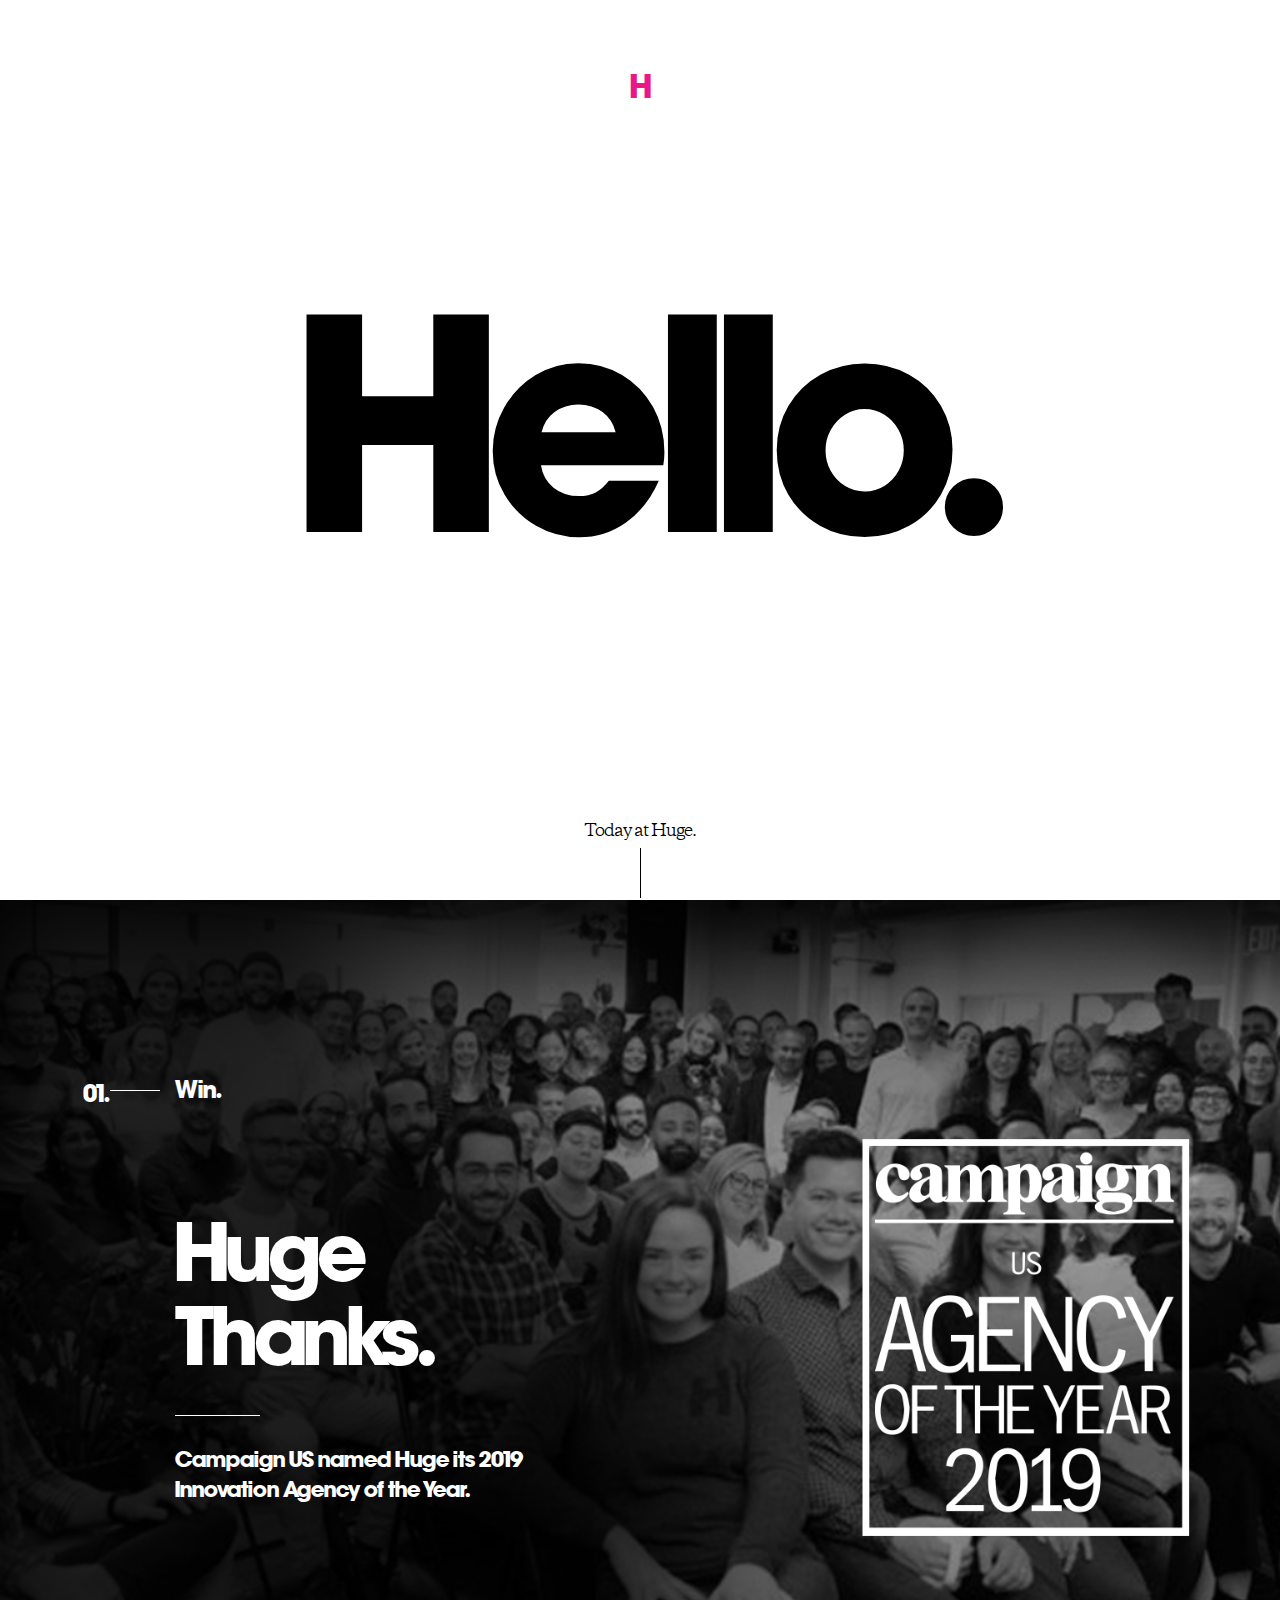
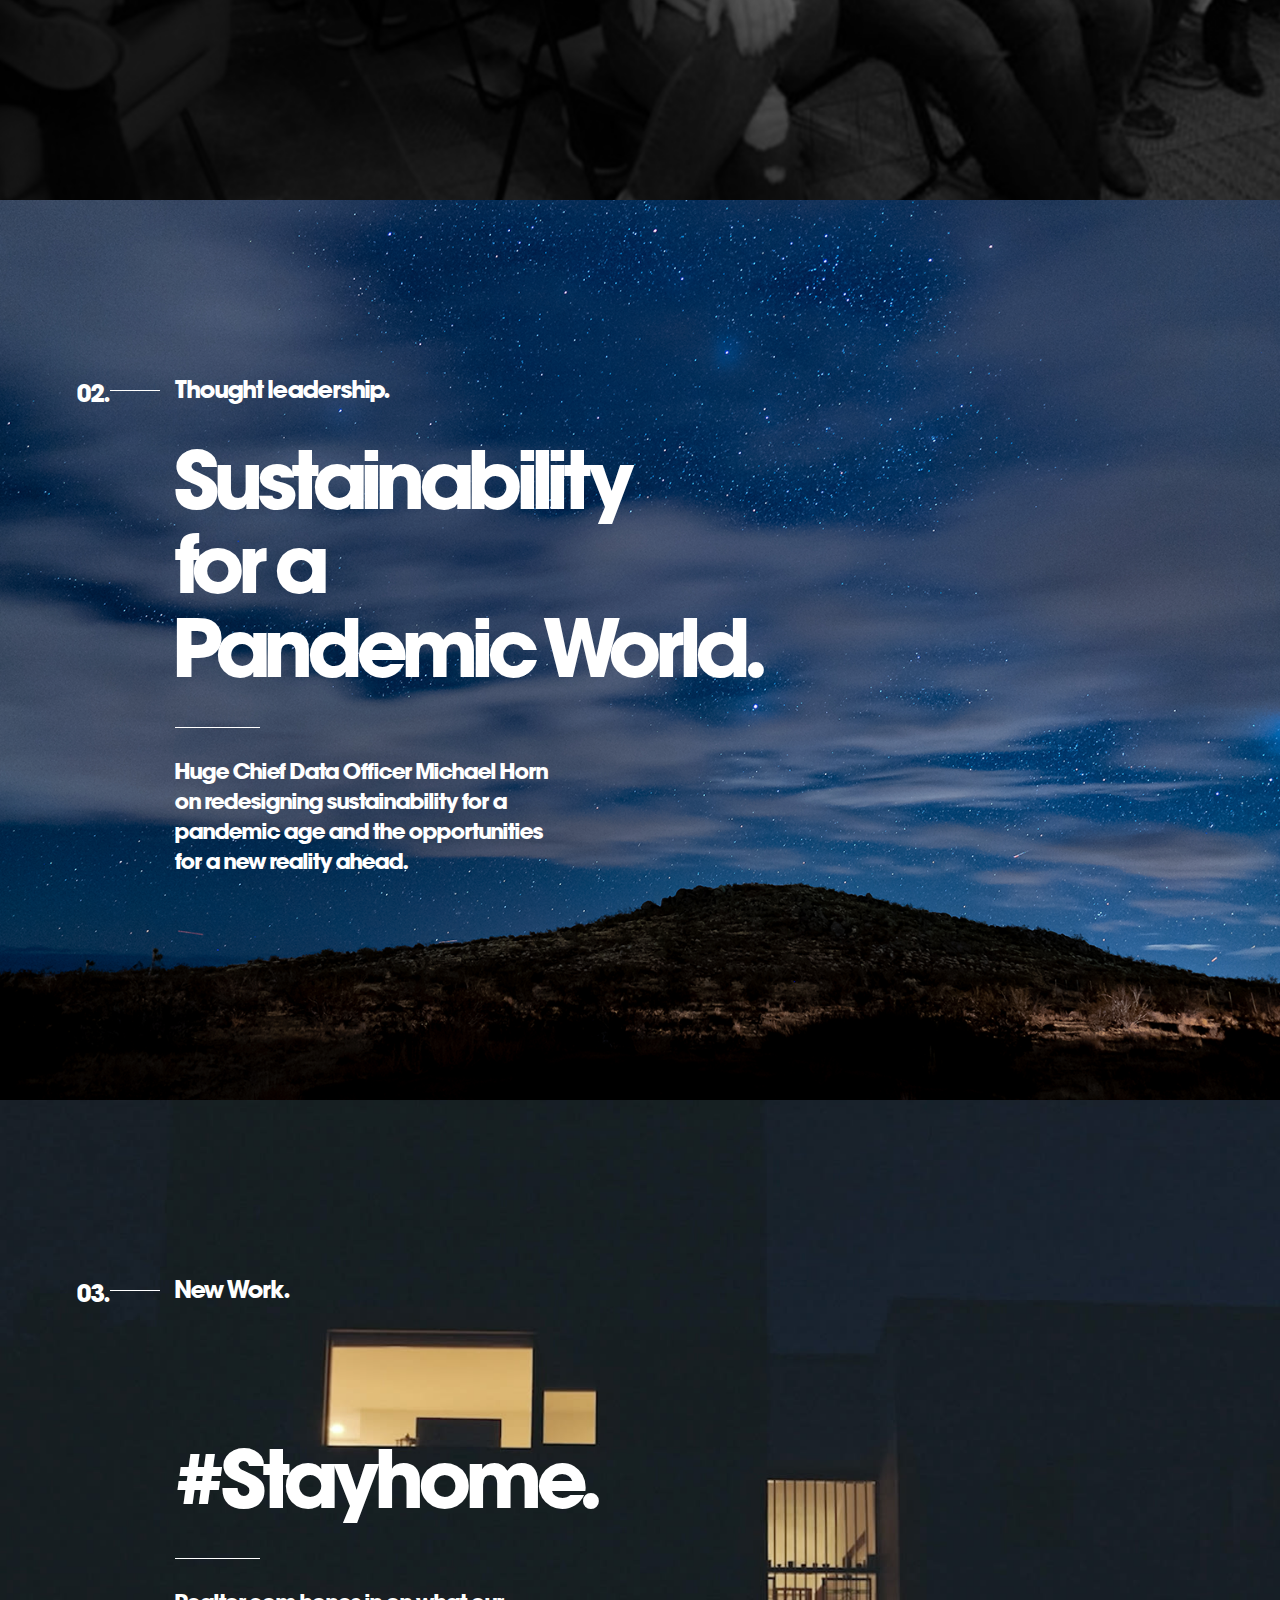
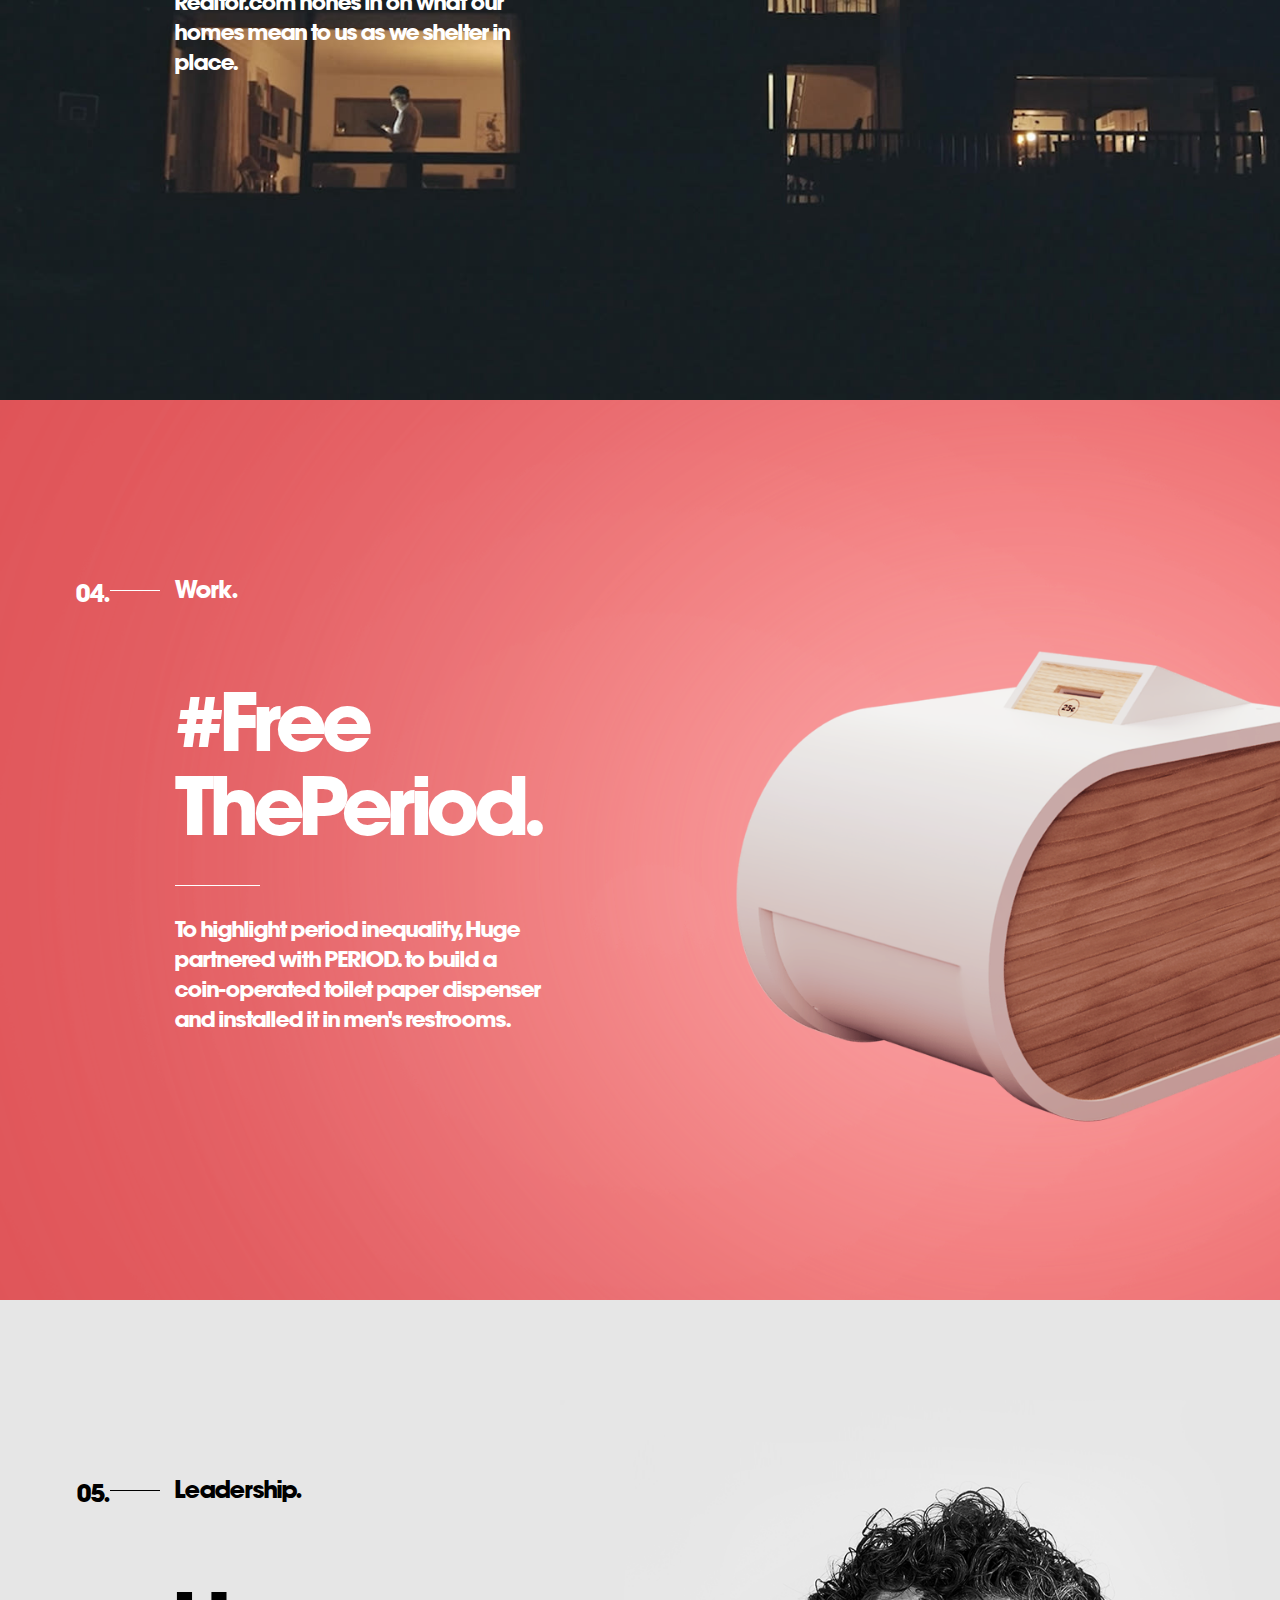
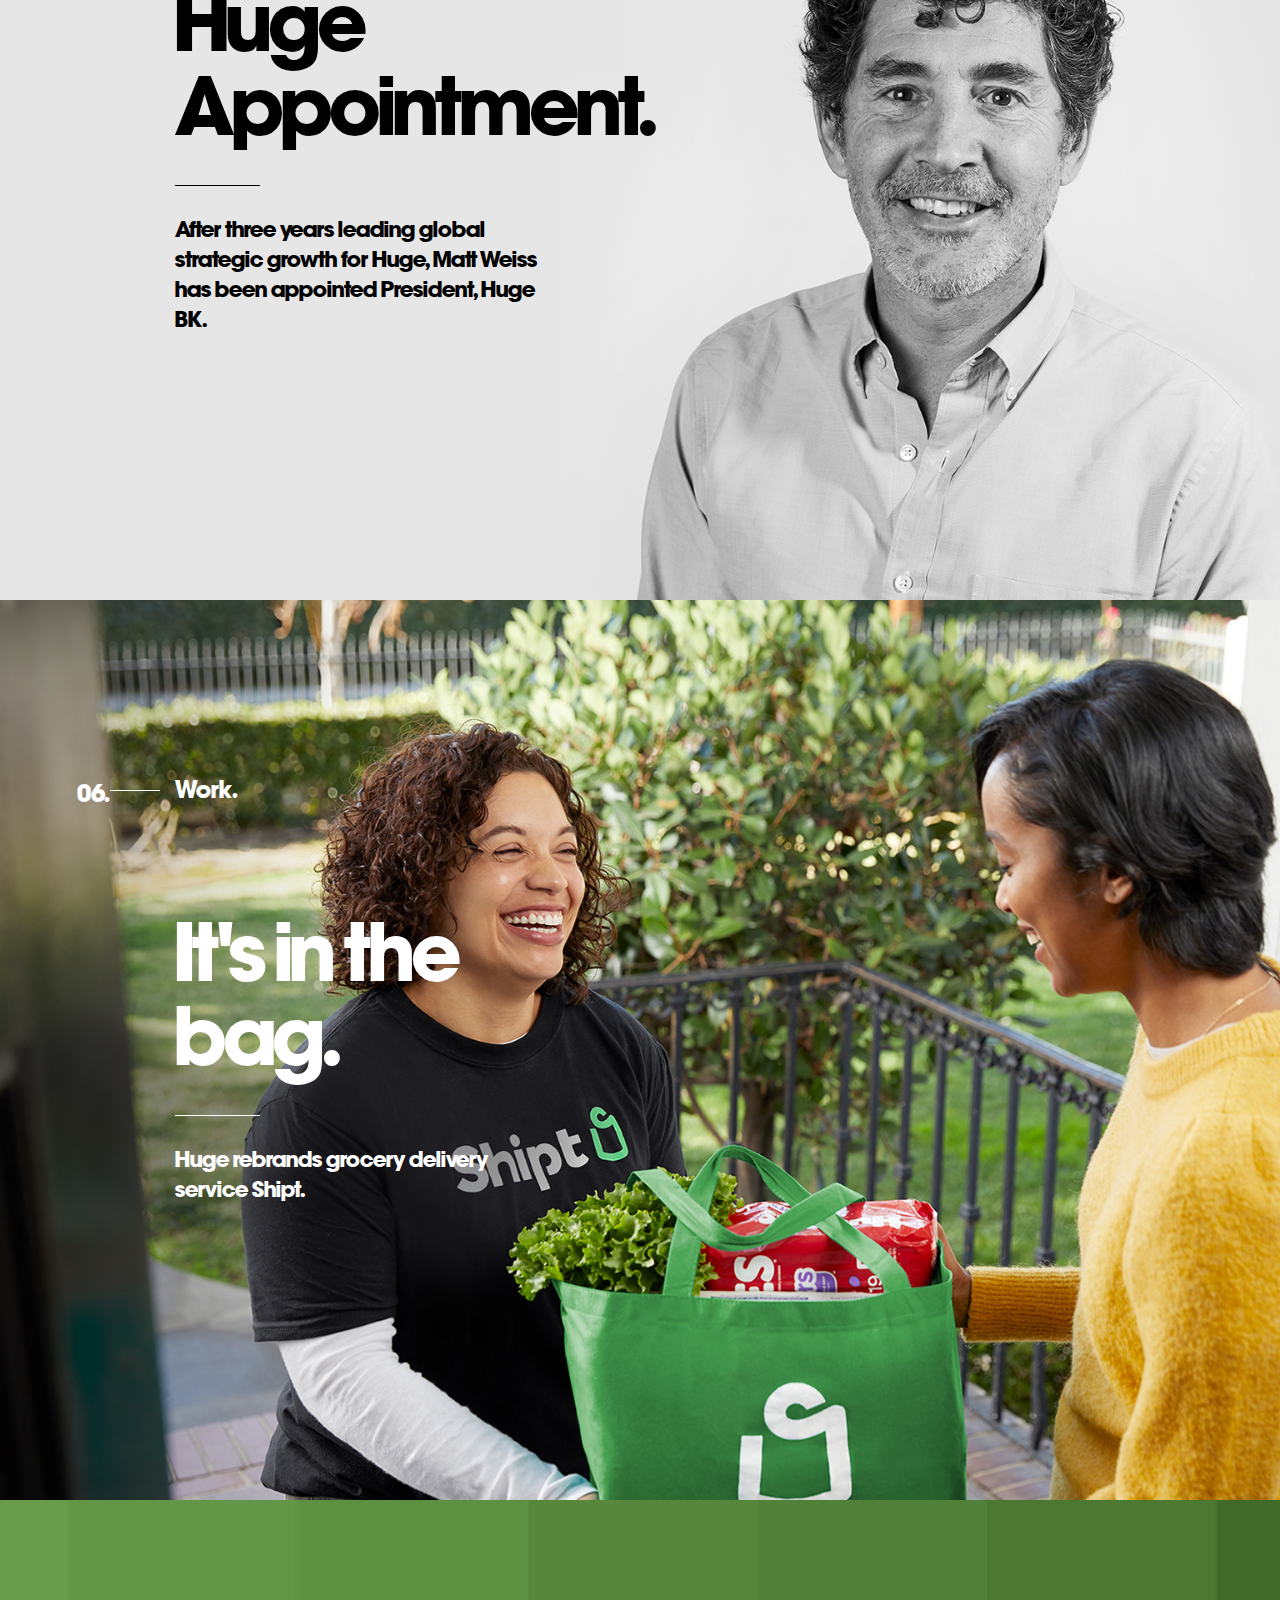
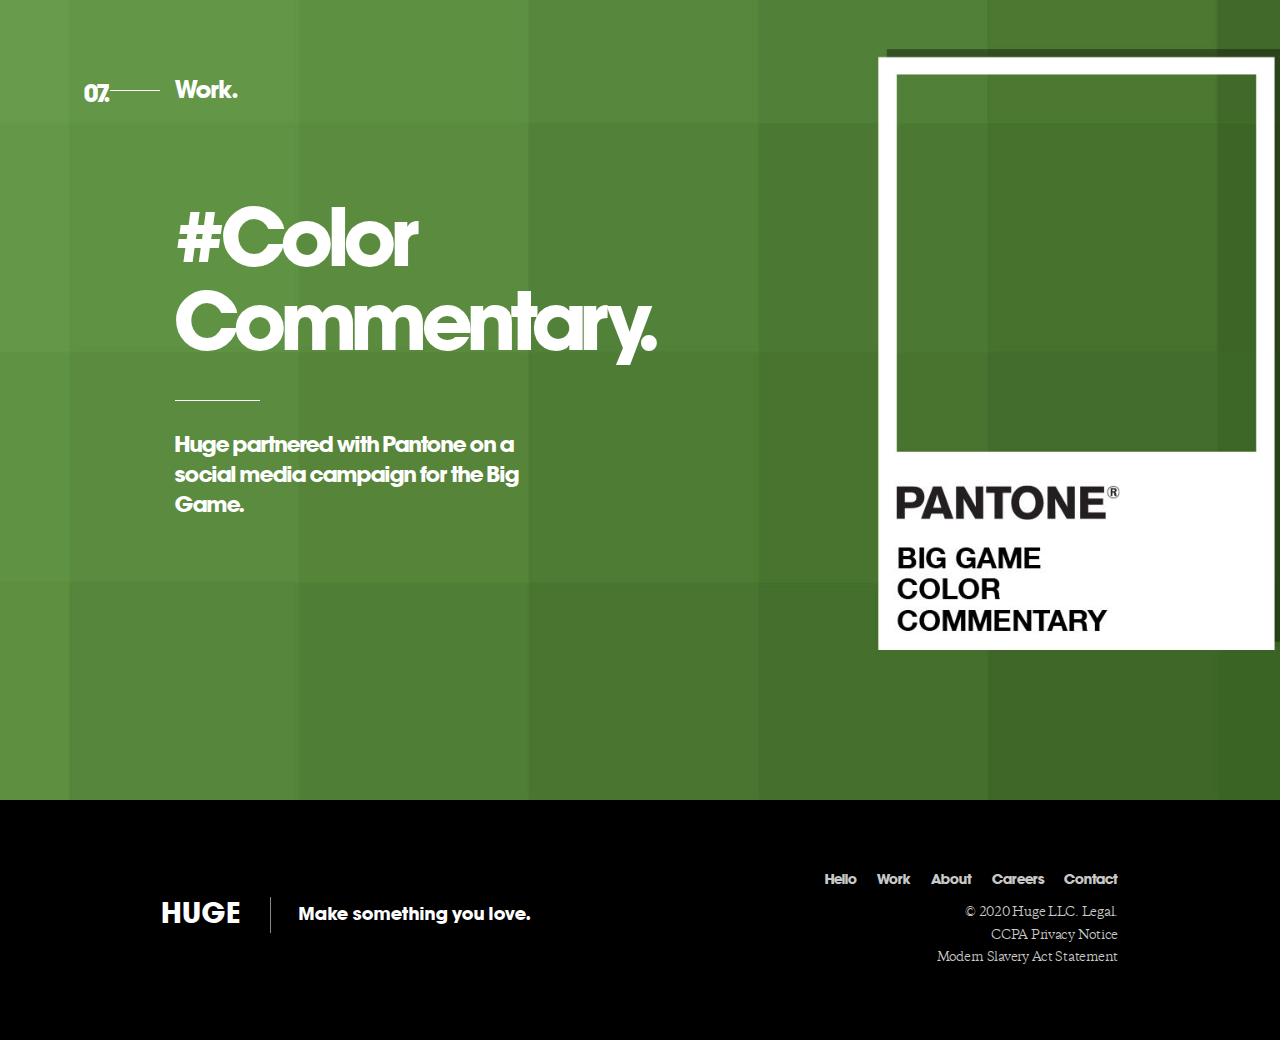
==== index.html @ cf97c05e "Add files via upload" ====
<!doctype html>
<html lang="ko">
<head>
  <title>Huge Inc.</title>
    <meta charset="UTF-8">
    <meta name="description" content="Huge Inc Website">
    <meta name="keywords" content="Design, Agency, Web, UI, UX">
    <meta name="author" content="Hevin">
    <meta name="viewport" content="width=device-width, initial-scale=1.0, user-scalable=no">

<!-- css -->
  <link rel="stylesheet" type="text/css" href="css/destyle.css"><!-- 브라우저 초기화 -->
  <link rel="stylesheet" type="text/css" href="css/common.css"><!-- 공통요소 -->
  <link rel="stylesheet" type="text/css" href="css/home.css"><!-- home 페이지 -->

<!-- 구글 웹 폰트 -->
  <link rel="stylesheet" href="https://fonts.googleapis.com/css?family=Nanum+Myeongjo&display=swap">

  <script>
/*  변수 선언  */
    var header_state = 0;    /* 헤더 보이기 상태 */
  
    function LogoClick()  {

     if (document.body.clientWidth > 767)
      {
       if (header_state == 0)  {
        document.getElementById("home_header").style ="animation-name: header_ani_open; animation-duration: 0.3s; animation-fill-mode: forwards;";

        document.getElementById("main").style ="padding-top:440px;";

        document.getElementById("logo_h").style ="display: none;";        
        document.getElementById("logo_open").style ="display: flex;";

        header_state = 1; /* 헤더 height: 440px 상태 기억 */
        } 
       else {
        document.getElementById("home_header").style ="animation-name: header_ani_close; animation-duration: 0.3s; animation-fill-mode: forwards;";

        document.getElementById("main").style ="padding-top: 0;";

        document.getElementById("logo_h").style ="display: flex;";
        document.getElementById("logo_open").style ="display: none;";

        header_state = 0; /* 헤더 height: 0px 상태 기억 */
        } 
      } 


     else 
      {
       if (header_state == 0)  {
        document.getElementById("home_header").style ="animation-name: header_ani_open_m; animation-duration: 0.3s; animation-fill-mode: forwards;";

        document.getElementById("main").style ="padding-top:80vh;";

        document.getElementById("logo_h").style ="display: none;";        
        document.getElementById("logo_open").style ="display: flex;";

        header_state = 1; /* 헤더 height: 80vh 상태 기억 */
        } 
       else {
        document.getElementById("home_header").style ="animation-name: header_ani_close_m; animation-duration: 0.3s; animation-fill-mode: forwards;";

        document.getElementById("main").style ="padding-top: 0;";

        document.getElementById("logo_h").style ="display: flex;";        
        document.getElementById("logo_open").style ="display: none;";

        header_state = 0; /* 헤더 height: 0vh 상태 기억 */
        } 
      } 



    }

  </script> 
</head>

<body>

<!-- 이전 Home_logo
<div class="logo_box">
   <div class="logo">H</div>
</div>  -->

<!-- Home_logo 시작 -->
<div id="logo_h" onclick="LogoClick()">H</div>
<div id="logo_open" onclick="LogoClick()">HUGE</div>


<!-- header 시작 -->
<header id="home_header">

    <nav class="gnb">
        <ul class="menu_wrap">
          <li>
            <a href="index.html"><h5 class="h5_big">Hello.</h5></a>
            <hr>
            <p class="p3_serif">Today at Huge.</p>
            <div></div>
          </li>
          <li>
            <a href="work.html"><h5 class="h5_big">Work.</h5></a>
            <hr>
            <p class="p3_serif">What we've made.</p>
            <div></div>
          </li>
          <li>
            <a href="about.html"><h5 class="h5_big">About.</h5></a>
            <hr>
            <p class="p3_serif">Who we are.</p>
            <div></div>
          </li>
          <li>
            <a href="careers.html"><h5 class="h5_big">Careers.</h5></a>
            <hr>
            <p class="p3_serif">Join the team.</p>
            <div></div>
          </li>
          <li>
            <a href="contact.html"><h5 class="h5_big">Contact.</h5></a>
            <hr>
            <p class="p3_serif">Get in touch.</p>
            <div></div>
          </li>
        </ul>
    
        <div class="gnb_aside">
          <p class="p2_serif">Explore our thought leadership at</p>
          <a href="https://magenta.as"><p class="p2">MAGENTA<span>.</span></p></a>
        </div>
    </nav>

</header><!-- header 끝 -->


<!-- main 시작 -->
<main id="main">

<!-- Home_hello 시작 -->
<section class="home_hello"> 

  <div class="home_hello_wrap" >
      <div>
        <h1 class="home_hello_h1">Hello.</h1>
        <h1 class="home_hellohi_h1">Hi.</h1>
      </div>
      <div class="home_hello_next">
         <p class="p2_serif">Today at Huge.</p>
         <div></div>
      </div>
  </div>      
</section> <!-- Home_hello 끝 -->


<!-- Home_section.01 시작 -->
<section id="home_01"> 

  <div class="home_section_wrap bg_img_01 color_wh"> <!-- Home_section_wrap 시작 -->

    <div class="home_section_index"> <!-- Home_section_index 시작 -->
      <div class="home_section_index_wrap">
         <h6>01.</h6>
         <div class="index_line"></div>
         <h6 class="index_title_m">Win.</h6>
      </div>
    </div>

    <div class="home_section_content"> <!-- Home_section_content 시작 -->
      <div class="home_section_content_wrap">
        <h6 class="index_title">Win.</h6>
        <div class="home_section_content_subwrap">
          <h2>Huge Thanks.</h2>
          <div></div>
          <p>Campaign US named Huge its 2019 Innovation Agency of the Year.</p>
        </div>
      </div>
    </div> 

    <div class="home_section_detail"></div><!-- Home_section_detail -->
    
  </div> <!-- Home_section_wrap 끝 -->
</section> <!-- Home_section.01 끝 -->


<!-- Home_section.02 시작 -->
<section id="home_02"> 

  <div class="home_section_wrap bg_img_02 color_wh"> <!-- Home_section_wrap 시작 -->

    <div class="home_section_index"> <!-- Home_section_index 시작 -->
      <div class="home_section_index_wrap">
         <h6>02.</h6>
         <div class="index_line"></div>
         <h6 class="index_title_m">Thought leadership.</h6>
      </div>
    </div>

    <div class="home_section_content"> <!-- Home_section_content 시작 -->
      <div class="home_section_content_wrap">
        <h6 class="index_title">Thought leadership.</h6>
        <div class="home_section_content_subwrap">
          <h2>Sustainability <span>for a</span> <span>Pandemic World.</span></h2>
          <div></div>
          <p>Huge Chief Data Officer Michael Horn on redesigning sustainability for a pandemic age and the opportunities for a new reality ahead.</p>
        </div>
      </div>
    </div> 

    <div class="home_section_detail"></div><!-- Home_section_detail -->
    
  </div> <!-- Home_section_wrap 끝 -->
</section> <!-- Home_section.02 끝 -->


<!-- Home_section.03 시작 -->
<section id="home_03"> 

  <div class="home_section_wrap bg_img_03 color_wh"> <!-- Home_section_wrap 시작 -->

    <div class="home_section_index"> <!-- Home_section_index 시작 -->
      <div class="home_section_index_wrap">
         <h6>03.</h6>
         <div class="index_line"></div>
         <h6 class="index_title_m">New Work.</h6>
      </div>
    </div>

    <div class="home_section_content"> <!-- Home_section_content 시작 -->
      <div class="home_section_content_wrap">
        <h6 class="index_title">New Work.</h6>
        <div class="home_section_content_subwrap">
          <h2>#Stayhome.</h2>
          <div></div>
          <p>Realtor.com hones in on what our homes mean to us as we shelter in place.</p>
        </div>
      </div>
    </div> 

    <div class="home_section_detail"></div><!-- Home_section_detail -->
    
  </div> <!-- Home_section_wrap 끝 -->
</section> <!-- Home_section.03 끝 -->


<!-- Home_section.04 시작 -->
<section id="home_04"> 

  <div class="home_section_wrap bg_img_04 color_wh"> <!-- Home_section_wrap 시작 -->

    <div class="home_section_index"> <!-- Home_section_index 시작 -->
      <div class="home_section_index_wrap">
         <h6>04.</h6>
         <div class="index_line"></div>
         <h6 class="index_title_m">Work.</h6>
      </div>
    </div>

    <div class="home_section_content"> <!-- Home_section_content 시작 -->
      <div class="home_section_content_wrap">
        <h6 class="index_title">Work.</h6>
        <div class="home_section_content_subwrap">
          <h2>#Free ThePeriod.</h2>
          <div></div>
          <p>To highlight period inequality, Huge partnered with PERIOD. to build a coin-operated toilet paper dispenser and installed it in men's restrooms.</p>
        </div>
      </div>
    </div> 

    <div class="home_section_detail"></div><!-- Home_section_detail -->
    
  </div> <!-- Home_section_wrap 끝 -->
</section> <!-- Home_section.04 끝 -->


<!-- Home_section.05 시작 -->
<section id="home_05"> 

  <div class="home_section_wrap bg_img_05 color_bl"> <!-- Home_section_wrap 시작 -->

    <div class="home_section_index"> <!-- Home_section_index 시작 -->
      <div class="home_section_index_wrap">
         <h6>05.</h6>
         <div class="index_line"></div>
         <h6 class="index_title_m">Leadership.</h6>
      </div>
    </div>

    <div class="home_section_content"> <!-- Home_section_content 시작 -->
      <div class="home_section_content_wrap">
        <h6 class="index_title">Leadership.</h6>
        <div class="home_section_content_subwrap">
          <h2>Huge Appointment.</h2>
          <div></div>
          <p>After three years leading global strategic growth for Huge, Matt Weiss has been appointed President, Huge BK.</p>
        </div>
      </div>
    </div> 

    <div class="home_section_detail"></div><!-- Home_section_detail -->
    
  </div> <!-- Home_section_wrap 끝 -->
</section> <!-- Home_section.05 끝 -->


<!-- Home_section.06 시작 -->
<section id="home_06"> 

  <div class="home_section_wrap bg_img_06 color_wh"> <!-- Home_section_wrap 시작 -->

    <div class="home_section_index"> <!-- Home_section_index 시작 -->
      <div class="home_section_index_wrap">
         <h6>06.</h6>
         <div class="index_line"></div>
         <h6 class="index_title_m">Work.</h6>
      </div>
    </div>

    <div class="home_section_content"> <!-- Home_section_content 시작 -->
      <div class="home_section_content_wrap">
        <h6 class="index_title">Work.</h6>
        <div class="home_section_content_subwrap">
          <h2>It's in the bag.</h2>
          <div></div>
          <p>Huge rebrands grocery delivery service Shipt.</p>
        </div>
      </div>
    </div> 

    <div class="home_section_detail"></div><!-- Home_section_detail -->
    
  </div> <!-- Home_section_wrap 끝 -->
</section> <!-- Home_section.06 끝 -->


<!-- Home_section.07 시작 -->
<section id="home_07"> 

  <div class="home_section_wrap bg_img_07 color_wh"> <!-- Home_section_wrap 시작 -->

    <div class="home_section_index"> <!-- Home_section_index 시작 -->
      <div class="home_section_index_wrap">
         <h6>07.</h6>
         <div class="index_line"></div>
         <h6 class="index_title_m">Work.</h6>
      </div>
    </div>


    <div class="home_section_content"> <!-- Home_section_content 시작 -->
      <div class="home_section_content_wrap">
        <h6 class="index_title">Work.</h6>
        <div class="home_section_content_subwrap">
          <h2>#Color Commentary.</h2>
          <div></div>
          <p>Huge partnered with Pantone on a social media campaign for the Big Game.</p>
        </div>
      </div>
    </div> 

    <div class="home_section_detail"></div><!-- Home_section_detail -->
    
  </div> <!-- Home_section_wrap 끝 -->
</section> <!-- Home_section.07 끝 -->


</main><!-- 메인 끝 -->


<!-- footer 시작 -->
<footer class="home_footer bg_color_black color_wh">

  <div class="home_footer_content_wrap">

    <div class="footer_content_left">
      <div>HUGE</div>
      <p class="color_wh">Make something you love.</p> 
    </div>  
    
    <div class="footer_content_right"> 
      <div>
        <a href="hello.html" class="p3">Hello</a>
        <a href="work.html" class="p3">Work</a>
        <a href="cbout.html" class="p3">About</a>
        <a href="careers.html" class="p3">Careers</a>
        <a href="contact.html" class="p3 margin_right_none">Contact</a>
      </div>

      <p class="p4_serif footer_aside">© 2020 Huge LLC. Legal.<br>
          CCPA Privacy Notice<br>
          Modern Slavery Act Statement
      </p>
    </div>

  </div> 

</footer><!-- footer 끝 -->


</body> 

</html>
---- css/destyle.css ----
/*! destyle.css v1.0.11 | MIT License | https://github.com/nicolas-cusan/destyle.css */

/* Reset box-model
   ========================================================================== */

* {
  box-sizing: border-box;
}

::before,
::after {
  box-sizing: inherit;
}

/* Document
   ========================================================================== */

/**
 * 1. Correct the line height in all browsers.
 * 2. Prevent adjustments of font size after orientation changes in iOS.
 * 3. Remove gray overlay on links for iOS.
 */

html {
  line-height: 1.15; /* 1 */
  -webkit-text-size-adjust: 100%; /* 2 */
  -webkit-tap-highlight-color: transparent; /* 3*/
}

/* Sections
   ========================================================================== */

/**
 * Remove the margin in all browsers.
 */

body {
  margin: 0;
}

/**
 * Render the `main` element consistently in IE.
 */

main {
  display: block;
}

/* Vertical rhythm
   ========================================================================== */

p,
table,
blockquote,
address,
pre,
iframe,
form,
figure,
dl {
  margin: 0;
}

/* Headings
   ========================================================================== */

h1,
h2,
h3,
h4,
h5,
h6 {
  font-size: inherit;
  line-height: inherit;
  font-weight: inherit;
  margin: 0;
}

/* Lists (enumeration)
   ========================================================================== */

ul,
ol {
  margin: 0;
  padding: 0;
  list-style: none;
}

/* Lists (definition)
   ========================================================================== */

dt {
  font-weight: bold;
}

dd {
  margin-left: 0;
}

/* Grouping content
   ========================================================================== */

/**
 * 1. Add the correct box sizing in Firefox.
 * 2. Show the overflow in Edge and IE.
 */

hr {
  box-sizing: content-box; /* 1 */
  height: 0; /* 1 */
  overflow: visible; /* 2 */
  border: 0;
  border-top: 1px solid;
  margin: 0;
  clear: both;
  color: inherit;
}

/**
 * 1. Correct the inheritance and scaling of font size in all browsers.
 * 2. Correct the odd `em` font sizing in all browsers.
 */

pre {
  font-family: monospace, monospace; /* 1 */
  font-size: inherit; /* 2 */
}

address {
  font-style: inherit;
}

/* Text-level semantics
   ========================================================================== */

/**
 * Remove the gray background on active links in IE 10.
 */

a {
  background-color: transparent;
  text-decoration: none;
  color: inherit;
}

/**
 * 1. Remove the bottom border in Chrome 57-
 * 2. Add the correct text decoration in Chrome, Edge, IE, Opera, and Safari.
 */

abbr[title] {
  border-bottom: none; /* 1 */
  text-decoration: underline; /* 2 */
  text-decoration: underline dotted; /* 2 */
}

/**
 * Add the correct font weight in Chrome, Edge, and Safari.
 */

b,
strong {
  font-weight: bolder;
}

/**
 * 1. Correct the inheritance and scaling of font size in all browsers.
 * 2. Correct the odd `em` font sizing in all browsers.
 */

code,
kbd,
samp {
  font-family: monospace, monospace; /* 1 */
  font-size: inherit; /* 2 */
}

/**
 * Add the correct font size in all browsers.
 */

small {
  font-size: 80%;
}

/**
 * Prevent `sub` and `sup` elements from affecting the line height in
 * all browsers.
 */

sub,
sup {
  font-size: 75%;
  line-height: 0;
  position: relative;
  vertical-align: baseline;
}

sub {
  bottom: -0.25em;
}

sup {
  top: -0.5em;
}

/* Embedded content
   ========================================================================== */

/**
 * Remove the border on images inside links in IE 10.
 */

img {
  border-style: none;
  vertical-align: bottom;
}

embed,
object,
iframe {
  border: 0;
  vertical-align: bottom;
}

/* Forms
   ========================================================================== */

/**
 * Reset form fields to make them styleable
 * 1. Reset radio and checkbox to preserve their look in iOS.
 */

button,
input,
optgroup,
select,
textarea {
  -webkit-appearance: none;
  appearance: none;
  vertical-align: middle;
  color: inherit;
  font: inherit;
  border: 0;
  background: transparent;
  padding: 0;
  margin: 0;
  outline: 0;
  border-radius: 0;
  text-align: inherit;
}

[type='checkbox'] {
  /* 1 */
  -webkit-appearance: checkbox;
  appearance: checkbox;
}

[type='radio'] {
  /* 1 */
  -webkit-appearance: radio;
  appearance: radio;
}

/**
 * Show the overflow in IE.
 * 1. Show the overflow in Edge.
 */

button,
input {
  /* 1 */
  overflow: visible;
}

/**
 * Remove the inheritance of text transform in Edge, Firefox, and IE.
 * 1. Remove the inheritance of text transform in Firefox.
 */

button,
select {
  /* 1 */
  text-transform: none;
}

/**
 * Correct the inability to style clickable types in iOS and Safari.
 */

button,
[type='button'],
[type='reset'],
[type='submit'] {
  cursor: pointer;
  -webkit-appearance: none;
  appearance: none;
}

button[disabled],
[type='button'][disabled],
[type='reset'][disabled],
[type='submit'][disabled] {
  cursor: default;
}

/**
 * Remove the inner border and padding in Firefox.
 */

button::-moz-focus-inner,
[type='button']::-moz-focus-inner,
[type='reset']::-moz-focus-inner,
[type='submit']::-moz-focus-inner {
  border-style: none;
  padding: 0;
}

/**
 * Restore the focus styles unset by the previous rule.
 */

button:-moz-focusring,
[type='button']:-moz-focusring,
[type='reset']:-moz-focusring,
[type='submit']:-moz-focusring {
  outline: 1px dotted ButtonText;
}

/**
 * Reset to invisible
 */

fieldset {
  margin: 0;
  padding: 0;
  border: 0;
  min-width: 0;
}

/**
 * 1. Correct the text wrapping in Edge and IE.
 * 2. Correct the color inheritance from `fieldset` elements in IE.
 * 3. Remove the padding so developers are not caught out when they zero out
 *    `fieldset` elements in all browsers.
 */

legend {
  color: inherit; /* 2 */
  display: table; /* 1 */
  max-width: 100%; /* 1 */
  padding: 0; /* 3 */
  white-space: normal; /* 1 */
}

/**
 * Add the correct vertical alignment in Chrome, Firefox, and Opera.
 */

progress {
  vertical-align: baseline;
}

/**
 * Remove the default vertical scrollbar in IE 10+.
 */

textarea {
  overflow: auto;
}

/**
 * 1. Remove the padding in IE 10.
 */

[type='checkbox'],
[type='radio'] {
  padding: 0; /* 1 */
}

/**
 * Correct the cursor style of increment and decrement buttons in Chrome.
 */

[type='number']::-webkit-inner-spin-button,
[type='number']::-webkit-outer-spin-button {
  height: auto;
}

/**
 * 1. Correct the outline style in Safari.
 */

[type='search'] {
  outline-offset: -2px; /* 1 */
}

/**
 * Remove the inner padding in Chrome and Safari on macOS.
 */

[type='search']::-webkit-search-decoration {
  -webkit-appearance: none;
}

/**
 * 1. Correct the inability to style clickable types in iOS and Safari.
 * 2. Change font properties to `inherit` in Safari.
 */

::-webkit-file-upload-button {
  -webkit-appearance: button; /* 1 */
  font: inherit; /* 2 */
}

/**
 * Clickable labels
 */

label[for] {
  cursor: pointer;
}

/* Interactive
   ========================================================================== */

/*
 * Add the correct display in Edge, IE 10+, and Firefox.
 */

details {
  display: block;
}

/*
 * Add the correct display in all browsers.
 */

summary {
  display: list-item;
}

/* Table
   ========================================================================== */

table {
  border-collapse: collapse;
  border-spacing: 0;
}

caption {
  text-align: left;
}

td,
th {
  vertical-align: top;
}

th {
  text-align: left;
  font-weight: bold;
}

/* Misc
   ========================================================================== */

/**
 * Add the correct display in IE 10+.
 */

template {
  display: none;
}

/**
 * Add the correct display in IE 10.
 */

[hidden] {
  display: none;
}
---- css/common.css ----
/* 웹폰트 링크 */
@font-face { 
         font-family:Galaxie-Book;
         src:url(../font/GalaxieCopernicus-Book.woff)}

@font-face { 
         font-family:HugeGotic-Bold;
         src:url(../font/HugeGothic-Bold.woff)}  

         
/* 타이포그래피 */
h1, h2, h3, h4, h5, h6, p { font-family: HugeGotic-Bold; font-weight: 400; -webkit-font-smoothing: antialiased; }

/* <분석>
font-size: px; line-height: px; font-weight: ; letter-spacing: px;

헤더
0 로고버튼/ 이미지- 볼드

h5 메뉴명/ 36, 32, 400, normal
p3 메뉴설명/ 14, 20, 400, -0.65008 북글씨체

p2 메뉴바 설명/ 16, 24, 400, -0.65008 북글씨체
p2 메뉴바 설명/ 16, 24, 700, normal

홈
0 헬로우/ 이미지- 볼드
p 인덱스num,tittle/ 22, 15.9999, 400, normal
  
h2 콘텐츠타이틀/ 80, 84, 400, -2
p1 콘텐츠설명/ 18, 34, 400, -0.27504 북글씨체

h3 상세페이지 큰타이틀/ 56, 70, 400, -4  북글씨체
h4 상세페이지 콘텐츠타이틀/ 44, 44, 400, normal

h1 상세페이지2 큰타이틀/ 170, 170, 400, normal
h6 상세페이지2 콘텐츠타이틀/24, 30, 400, normal

푸터
0 left/ 이미지- 볼드
p3 right/ 14, 20, 400, normal  
p4 aside/ 12, 22.667, 400, -0.27504  북글씨체 */


h1 {font-size: 170px; line-height: 170px;}
h2 {font-size: 80px; line-height: 84px; letter-spacing: -2px;}
h3 {font-family: Galaxie-Book; font-size: 56px; line-height: 70px; letter-spacing: -4px;}
h4 {font-size: 44px; line-height: 44px;}
h5 {font-size: 36px; line-height: 32px;}
h6 {font-size: 24px; line-height: 30px;}

p { font-size: 22px; line-height: 15.9999px;}
.p1_serif {font-family: Galaxie-Book; font-size: 18px; line-height: 34px; letter-spacing: -0.27504px;}
.p2 { font-size: 16px; line-height: 24px; font-weight: 700;}
.p2_serif {font-family: Galaxie-Book; font-size: 16px; line-height: 24px; letter-spacing: -0.65008px;}
.p3 { font-size: 14px; line-height: 20px; font-family: HugeGotic-Bold; font-weight: 400; -webkit-font-smoothing: antialiased;}
.p3_serif {font-family: Galaxie-Book; font-size: 14px; line-height: 20px; letter-spacing: -0.65008px;}
.p4_serif {font-family: Galaxie-Book; font-size: 12px; line-height: 22.667px; letter-spacing: -0.27504px;}


/* color */
.color_bl {color: black;}
.color_wh {color: white;}

.hrcolor_bl {border-top: 1px solid black;}
.hrcolor_wh {border-top: 1px solid white;}

/* 이전 Home_logo 클래스
.logo_box {width:74px; height:74px; background-color: white; position: fixed; left: calc(50vw - 37px); top: 50px; 
       display: flex; justify-content: center; align-items: center; z-index: 200;}
.logo {width:48px; height:48px; color: #ea178c; font-family: HugeGotic-Bold; font-size: 36px; font-weight: 600; text-align: center; line-height: 48px;} */


/* Home_logo */
@keyframes logo_animation {
  0%{background-position:0% 7%}
  50%{background-position:100% 94%}
  100%{background-position:0% 7%}
 }

 #logo_h {width: 74px; height: 74px; background-color: white; color:#ea178c; font-family: HugeGotic-Bold; font-size: 32px; line-height: 32px;  display: flex; justify-content: center; align-items: center; position: fixed; top: 50px; left: calc(50% - 37px); z-index: 200; padding-top: 4px; box-sizing: border-box;
  background: linear-gradient(315deg,  #ea178c, #ffffff, #ea178c, #ffffff, #ffffff);
  background-size: 800% 800%;
  animation: logo_animation 0.8s; 
  animation-iteration-count: 1;} 

  #logo_open {width: 120px; height: 74px;  color:#ea178c; font-family: HugeGotic-Bold; font-size: 32px; line-height: 32px;  display: flex; justify-content: flex-start; align-items: center; position: fixed; top: 50px; left: calc(50% - 37px); z-index: 200; padding-top: 4px; box-sizing: border-box; display: none;}


/* header */
@keyframes header_ani_open {
  from { height: 0; }
  to { height: auto; }
}

@keyframes header_ani_close {
  from { height: auto;}
  to { height: 0;  }
}

@keyframes header_ani_open_m {
  from { height: 0vh; }
  to { height: 80vh; }
}

@keyframes header_ani_close_m {
  from { height: 80vh; }
  to { height: 0vh }
}


 header {background-color: #F4F4F4; width: 100%; height: 0; display: block; position: fixed; z-index: 100; overflow: hidden; }

 /* 트렌지션 header {background-color: #F4F4F4; width: 100vw; height: 0px; display: block; position: fixed; z-index: 100; overflow: hidden; transition: height 0.3s;} */

 nav {width: 100%; height: 440px; display: flex; justify-content: center; align-items: center; position: relative; box-sizing: border-box; position: relative;}

 .menu_wrap {width: 1050px; height: 90px; display: flex; justify-content: space-between;}
 .menu_wrap li {width: 190px; height: 90px; display: flex; flex-direction: column; align-items:center;}
 .menu_wrap li a:hover {color: #ea178c;}

 .menu_wrap hr {width: 100%; display: none;}
 .menu_wrap li p {padding: 4px 0; } 
 .menu_wrap li div {border-bottom: 1px solid black; width: 48px; height: 36px;}

 .gnb_aside {width: 320px; height: 22px; display: flex; justify-content: center; position: absolute; bottom: 76px; left: calc(50vw - 160px);}
 .gnb_aside p {letter-spacing: -1px;}
 .gnb_aside a {margin-left: 6px; padding-top: 3px;}
 .gnb_aside a:hover {color: #ea178c;}
 .gnb_aside a span {color: #ea178c;}


/*  footer  */
.bg_color_black { background-color: black;}

.home_footer {width: 100%; height: 240px; padding: 70px 0 80px; box-sizing: border-box;}
   .home_footer_content_wrap {width: 100%; height: 90px; padding: 0 calc(12.5% + 2px); display: flex; justify-content: space-between; }

    .footer_content_left {display: flex; align-items: center;}
      .footer_content_left > div {font-family: HugeGotic-Bold; font-size: 28px; line-height: 36px; border-right: 1px solid #888888; padding-right: 28px; margin-right: 28px; letter-spacing: 2px; }
      .footer_content_left > p {font-family: HugeGotic-Bold; font-size: 18px; line-height: 36px; letter-spacing: 1px;}

    .footer_content_right {display: flex; flex-direction: column;}
      .footer_content_right > div { color: #c8c8c8;  margin-bottom: 10px;}

      .footer_content_right a {margin-right: 16px;}
      .footer_content_right a:last-child {margin-right: 0;}

      .footer_aside { text-align: right; color: #c8c8c8;}


/* main_last -홈에서는 제외 */
.main_last {width: 100%; background-image: url(../img/9.jpg); background-size: cover;}
  .main_last > div:first-child {background-color: rgba(0,0,0,0.7); padding: 200px 0;}
  .main_last_wrap {width: 100vw; display: flex; justify-content: start;}
  .main_last_left {width: 18.98734%; padding-bottom: 18.98734%; margin-left: 12.65823%; margin-right: 1.25%; background-image: url(../img/magenta-hero.gif); background-size: cover;}

  .main_last_right {width: 43.03797%; margin-left: 5.06329%; margin-right: 1.26582%; display: flex; flex-direction: column; justify-content: center;}
  .main_last_right h2 {color: white;}
  .main_last_right p {color: white;}



/* hero video */
.hero_video {width: 100%; height: 80vh; display: flex; justify-content: center; align-items: center; position: relative;}
.hero_video video {min-width: 100vw; min-height: 80vh; border: none; right: 0; bottom: 0; position: absolute; background-size: cover;}


/* hero img */
.hero_img {width: 100%; height: 80vh; background-size: cover; background-position: center; padding: 140px 0 60px;}



/*/// 미디어쿼리 ///*/
@media screen and (max-width: 999px) {
  /* Header */ 
  .menu_wrap {padding: 0 100px;}
  .menu_wrap li {width: 144px; }
  .menu_wrap h5 {font-size: 32px; line-height: 32px;}

  /* 퓨터 */ 
  .home_footer {height: 280px; padding: 60px 70px 50px;}
  .home_footer_content_wrap { flex-direction: column; align-items: flex-start; height: 150px;  padding: 0; }
  .footer_content_left > div {padding-right: 22px; margin-right: 22px; }
  .footer_aside {text-align: left; }
  } 

@media screen and (max-width: 767px) {
 /* Home_logo */ 
  #logo_h {width: 62px; height: 62px; font-size: 30px; line-height: 30px; top: 24px;} 
  #logo_open {top: 24px;}

  /* Header */ 
  nav { height: 80vh; padding: 120px 52px 190px;}
  .menu_wrap {width: 100%; height: 100%; flex-direction: column; align-items: center; padding: 0;}
  .menu_wrap li {width: 100%; height: 90px; flex-direction: row; justify-content: space-between; align-items:center; }
  .menu_wrap h5 { font-size: 20px;  line-height: 26px;}

  .menu_wrap hr {margin: 0 15px; display: block;}
  .menu_wrap p {font-size: 16px; line-height: 26px; white-space: nowrap; } 
  .menu_wrap li div {display: none;}

  .gnb_aside { bottom: 60px;}

  /* 퓨터 */ 
  .home_footer {padding: 60px 20px 50px 44px;}
  .footer_content_left > div {font-size: 25px; line-height: 34px;  padding-right: 20px; margin-right: 20px; letter-spacing: 2px; }
      .footer_content_left > p { font-size: 15px; line-height: 24px; letter-spacing: 0.5px;}
      .footer_content_right a {margin-right: 12px;}
  
 
  }
---- css/home.css ----
/*/ Home 상세페이지 /*/


main { width: 100%; transition: padding-top 0.6s;}

/* Home_hello  */
.home_hello_wrap {width: 100%; height: 100vh; padding: 0; display: flex; justify-content: center; align-items: center; position: relative;}
 .home_hello_h1 { height: 300px; margin: 0 auto; display: flex; justify-content: center; align-items: center; font-size: 294px; letter-spacing: -6px; padding-left: 24px;}
 .home_hellohi_h1 { display: none; font-size: 200px; padding-left: 26px;}
   .home_hello_next {width: 100%; height: 90px; padding: 0; display: flex; flex-direction: column; justify-content: center; align-items: center; position: absolute; top: calc(100% - 90px);}
   .home_hello_next p {line-height: 36px; letter-spacing: -1px; width: 210px; margin: 0 auto; text-align: center;}
   .home_hello_next div {border-left: 1px solid black; width: 1px; height: 50px;}

      
/* Home_section  */
.home_section_wrap {width:100%; height:100vh; box-sizing: border-box; display: flex; background-size: cover; background-position: center; word-break: keep all;}

  .home_section_index {width:12.5%; height: 100vh; padding-top: 20vh; box-sizing: border-box;}
    .home_section_index_wrap { display: flex; justify-content: flex-end; padding-left: 40px;}
      .home_section_index_wrap p { line-height: 22px;  margin-right: 15px;}
      .index_line { border-bottom: 1px solid; width: 42%; height: 11px;}
      .index_title_m {line-height: 22px; font-weight: 100; display: none; }

  .home_section_content {width:75%; height: 100vh; padding: 20vh 0; box-sizing: border-box; padding-left:15px;}
    .home_section_content_wrap {width: 100%; height: 60vh;}
      .index_title {line-height: 22px; font-weight: 100;  }

      .home_section_content_subwrap {width: 45%; height:calc(100% - 22px);  display: flex; flex-direction: column; justify-content: center;}
       .home_section_content_subwrap div {border-top: 1px solid; width: 20%; height: 11px; margin: 30px 0 20px;}
       .home_section_content_subwrap p {line-height: 30px; width: 88%;}

   .home_section_detail {width:12.5%; height: 100vh;}

  .home_section_content_subwrap span {white-space: nowrap;}


.bg_img_01 {background-image: url(../img/hugeinc.png);}
.bg_img_02 {background-image: url(../img/GreenHugeinc.png);}
.bg_img_03 {background-image: url(../img/RealtorHugeinc.jpg);} 
.bg_img_04 {background-image: url(../img/hugeinc16.png);}
.bg_img_05 {background-image: url(../img/hugeinc10.png);}
.bg_img_06 {background-image: url(../img/hugeinc12.png);}
.bg_img_07 {background-image: url(../img/hugeinc3.jpg);}




/*/// 미디어쿼리 ///*/
@media screen and (max-width: 999px) {
  /* Home_section */ 
  .home_section_index_wrap p { font-size: 16px;  margin-right: 15px; }
  .index_title {font-size: 16px; }

  .home_section_content_subwrap h2 {font-size: 72px;}
  .home_section_content_subwrap p { font-size: 16px; width: 100%;} 
   } 

@media screen and (max-width: 767px) {
   /* Home_hello */ 
   .home_hello_h1 { display: none; }
   .home_hellohi_h1 { display: block;}

   /* Home_section */ 
  .home_section_wrap { display: flex; flex-direction: column;}

   .home_section_index { width: 100%; height: 21vh; padding-top: 17vh;}
    .home_section_index_wrap { display: flex; justify-content: flex-start; padding-left: 50px;}
     .home_section_index_wrap p { font-size: 14px; margin-right: 8px;}
     .index_line {width: 8%; margin-right: 10px;}
     .index_title_m { display: block; font-size: 14px;}
       
    .home_section_content {width:100%; height: auto; padding: 20px 50px 10px; }
     .home_section_content_subwrap {width: 80%; height:auto; justify-content: flex-start; }
      .index_title {display: none;}
      .home_section_content_subwrap h2 {font-size: 40px; line-height: 46px; letter-spacing: -1px;}
      .home_section_content_subwrap div {margin: 12px 0 2px; width: 25%;}
      .home_section_content_subwrap p { width: 98%;}  

    .home_section_detail {display: none;}

  .bg_img_01 {background-image: url(../img/hugeinc4.jpg);}
  .bg_img_02 {background-image: url(../img/GreenHugeinc2.png);}
  .bg_img_03 {background-image: url(../img/RealtorHugeinc2.jpg);} 
  .bg_img_04 {background-image: url(../img/hugeinc16_2.png); background-position: bottom;}
  .bg_img_05 {background-image: url(../img/hugeinc10_1.jpg); background-position: bottom;}
  .bg_img_06 {background-image: url(../img/hugeinc14.png);}
  .bg_img_07 {background-image: url(../img/hugeinc3_2.jpg); background-position: bottom;}
   } 



/* 반응형 미디어쿼리 */
//텍스트위계 정리 >> 뼈대 다 바꿈 >>css수정
360px고려할것
0. word-break: keep all; / white-space: nowrap; 
0.로고 클릭시 huge로 변화

Bp 999 
1.Hello 사이즈 변화 width 700px
2.폰트 사이즈 변화
  H2>>72px
  H5>>16px
  
3.푸터 레이아웃
 2단 >> 1단

Bp 767 
1.로고 사이즈 줄어듬
2.Hello >> Hi
3.홈섹션 폰트 사이즈 변화
  H2>>40px
  H5>>14px
4.홈섹션 레이아웃 변화
5.홈섹션 모바일 배경이미지 변경 #

6.메뉴바-길이 너무 긴거 같음##
 레이아웃변경 
 js애니메이션 수정 ##

 //링크연결 디테일
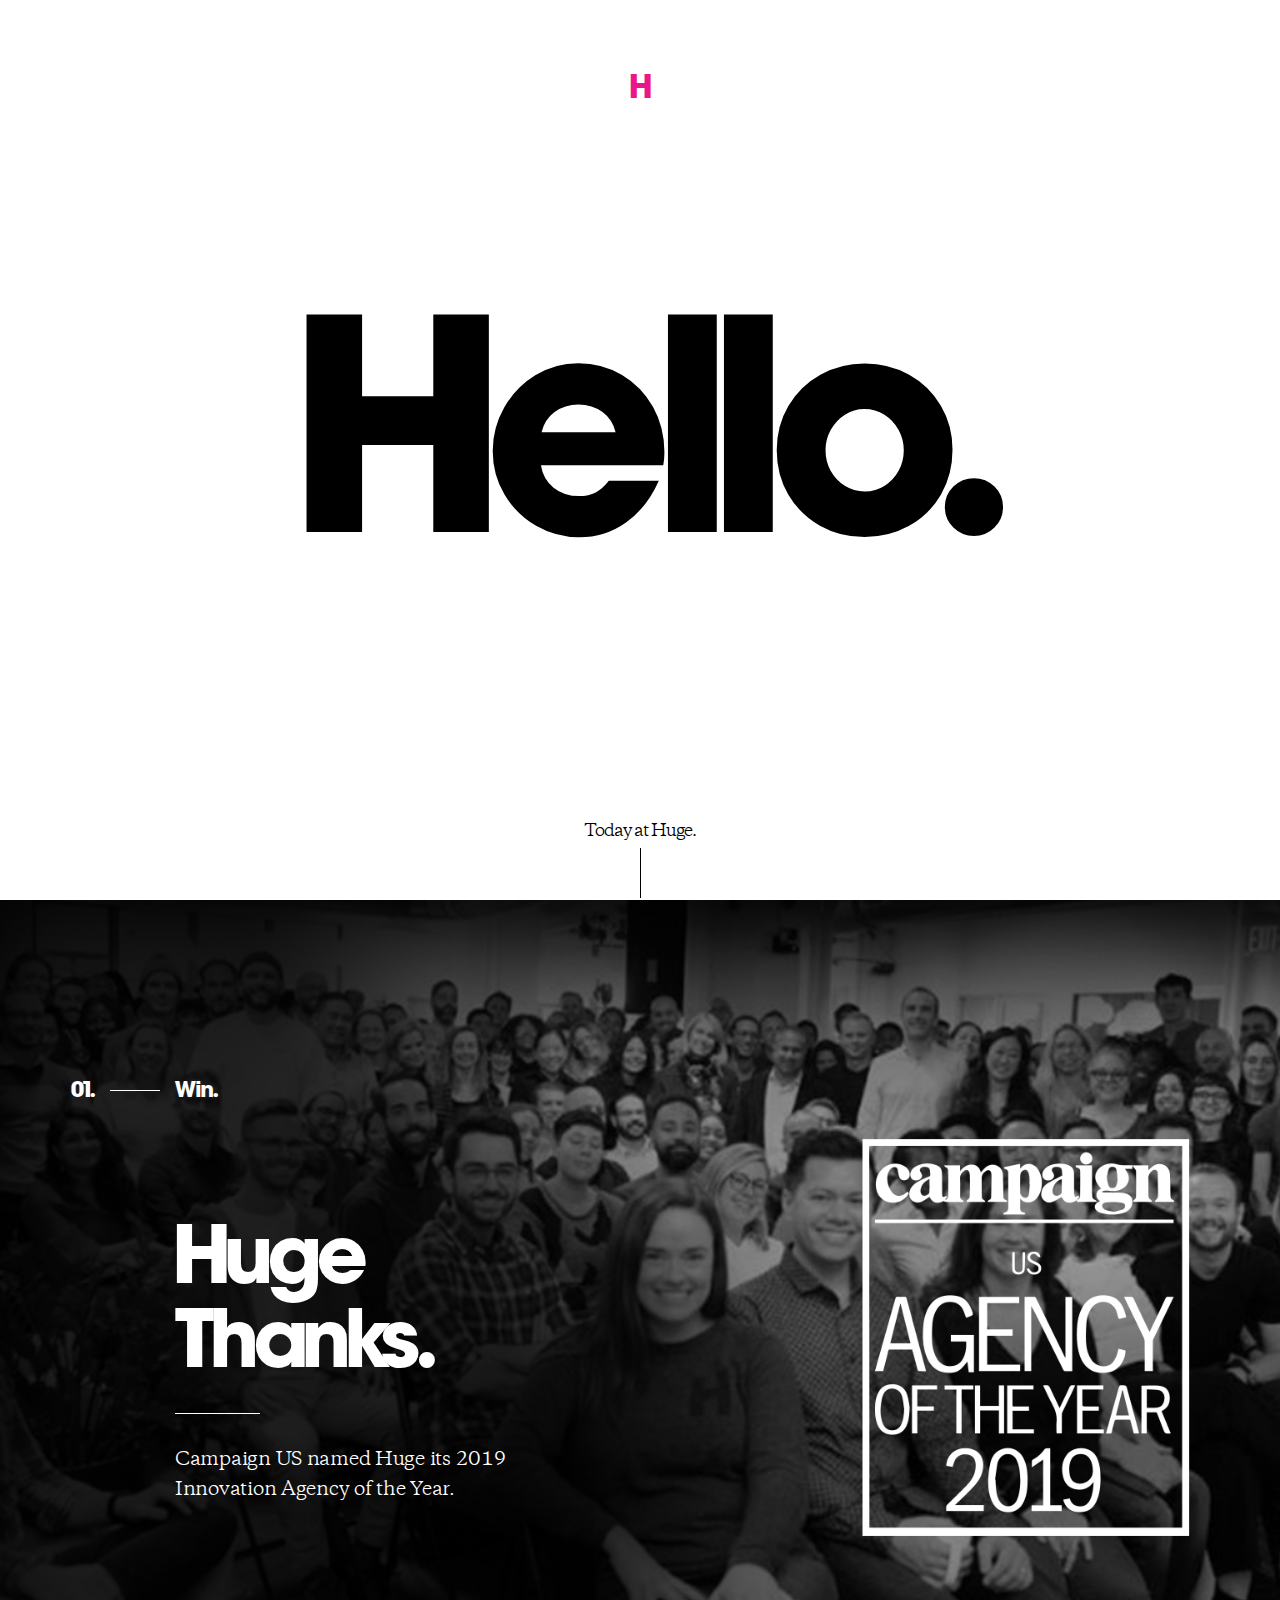
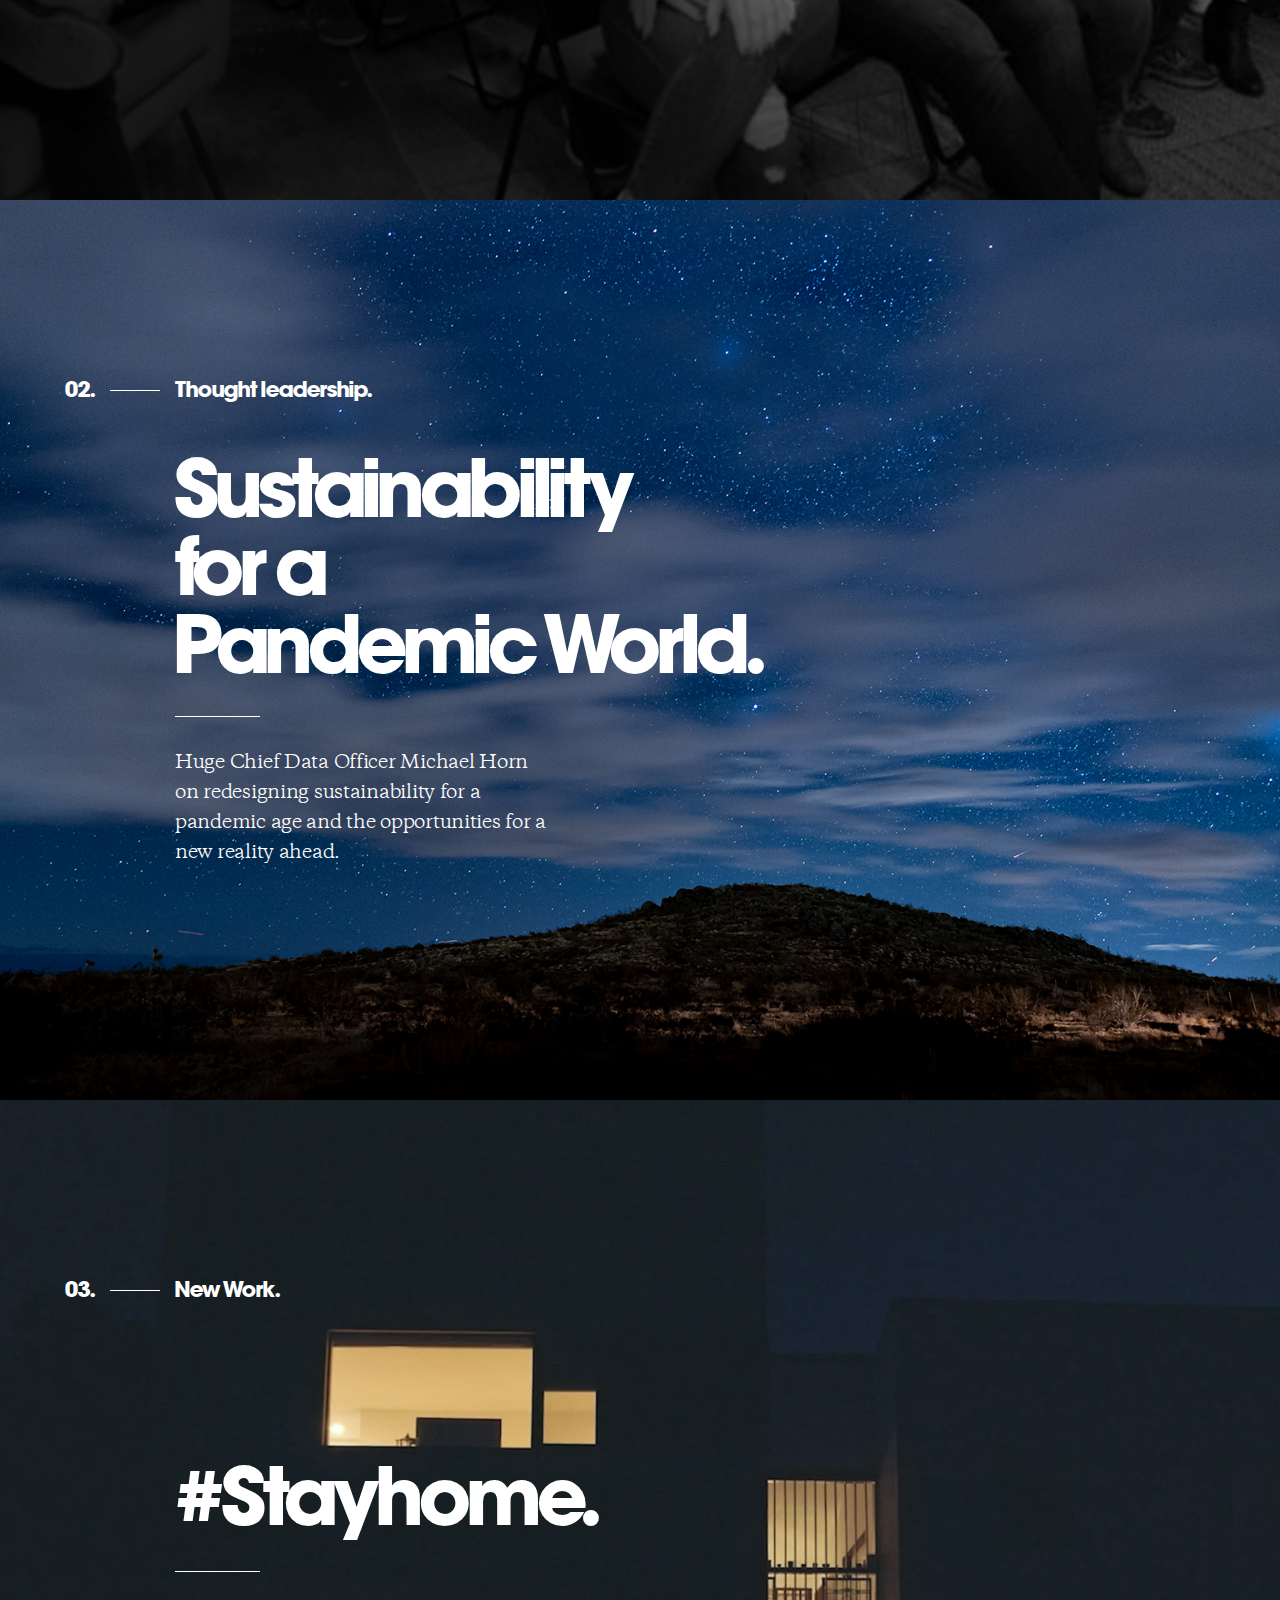
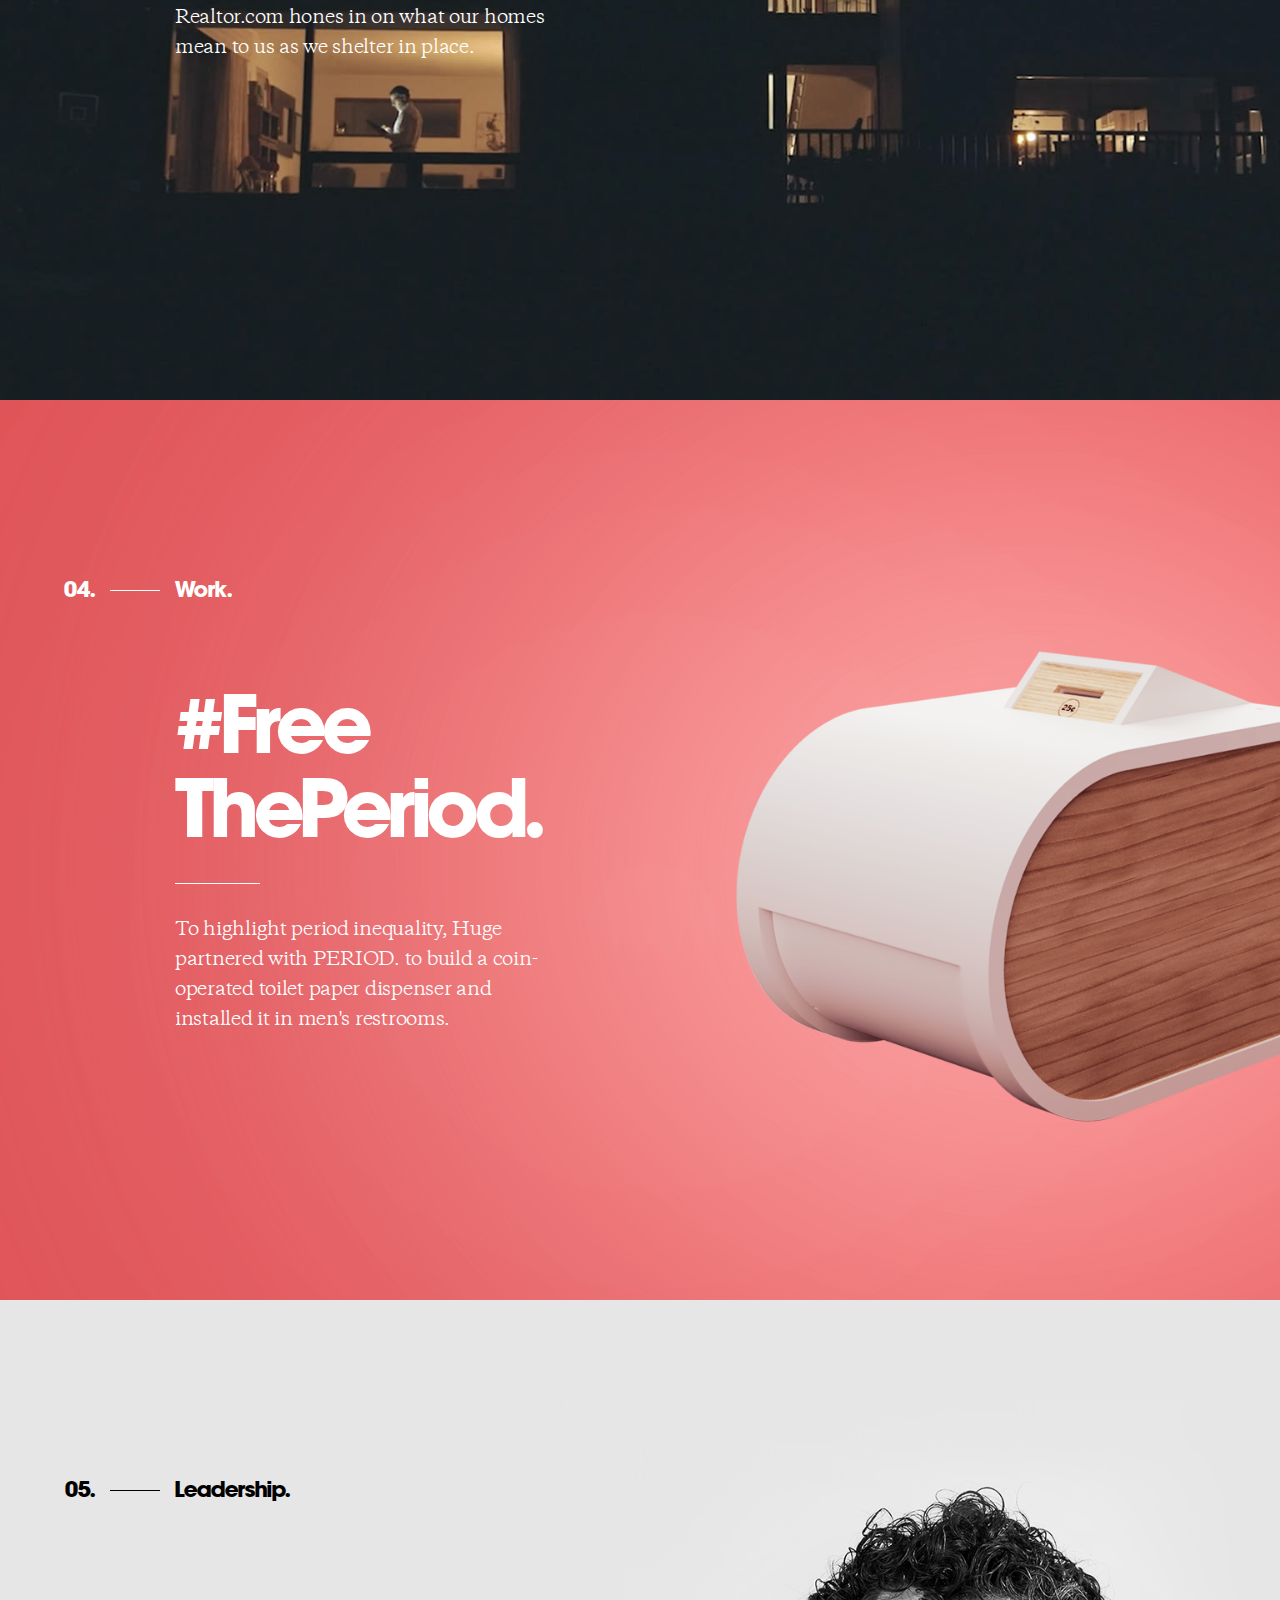
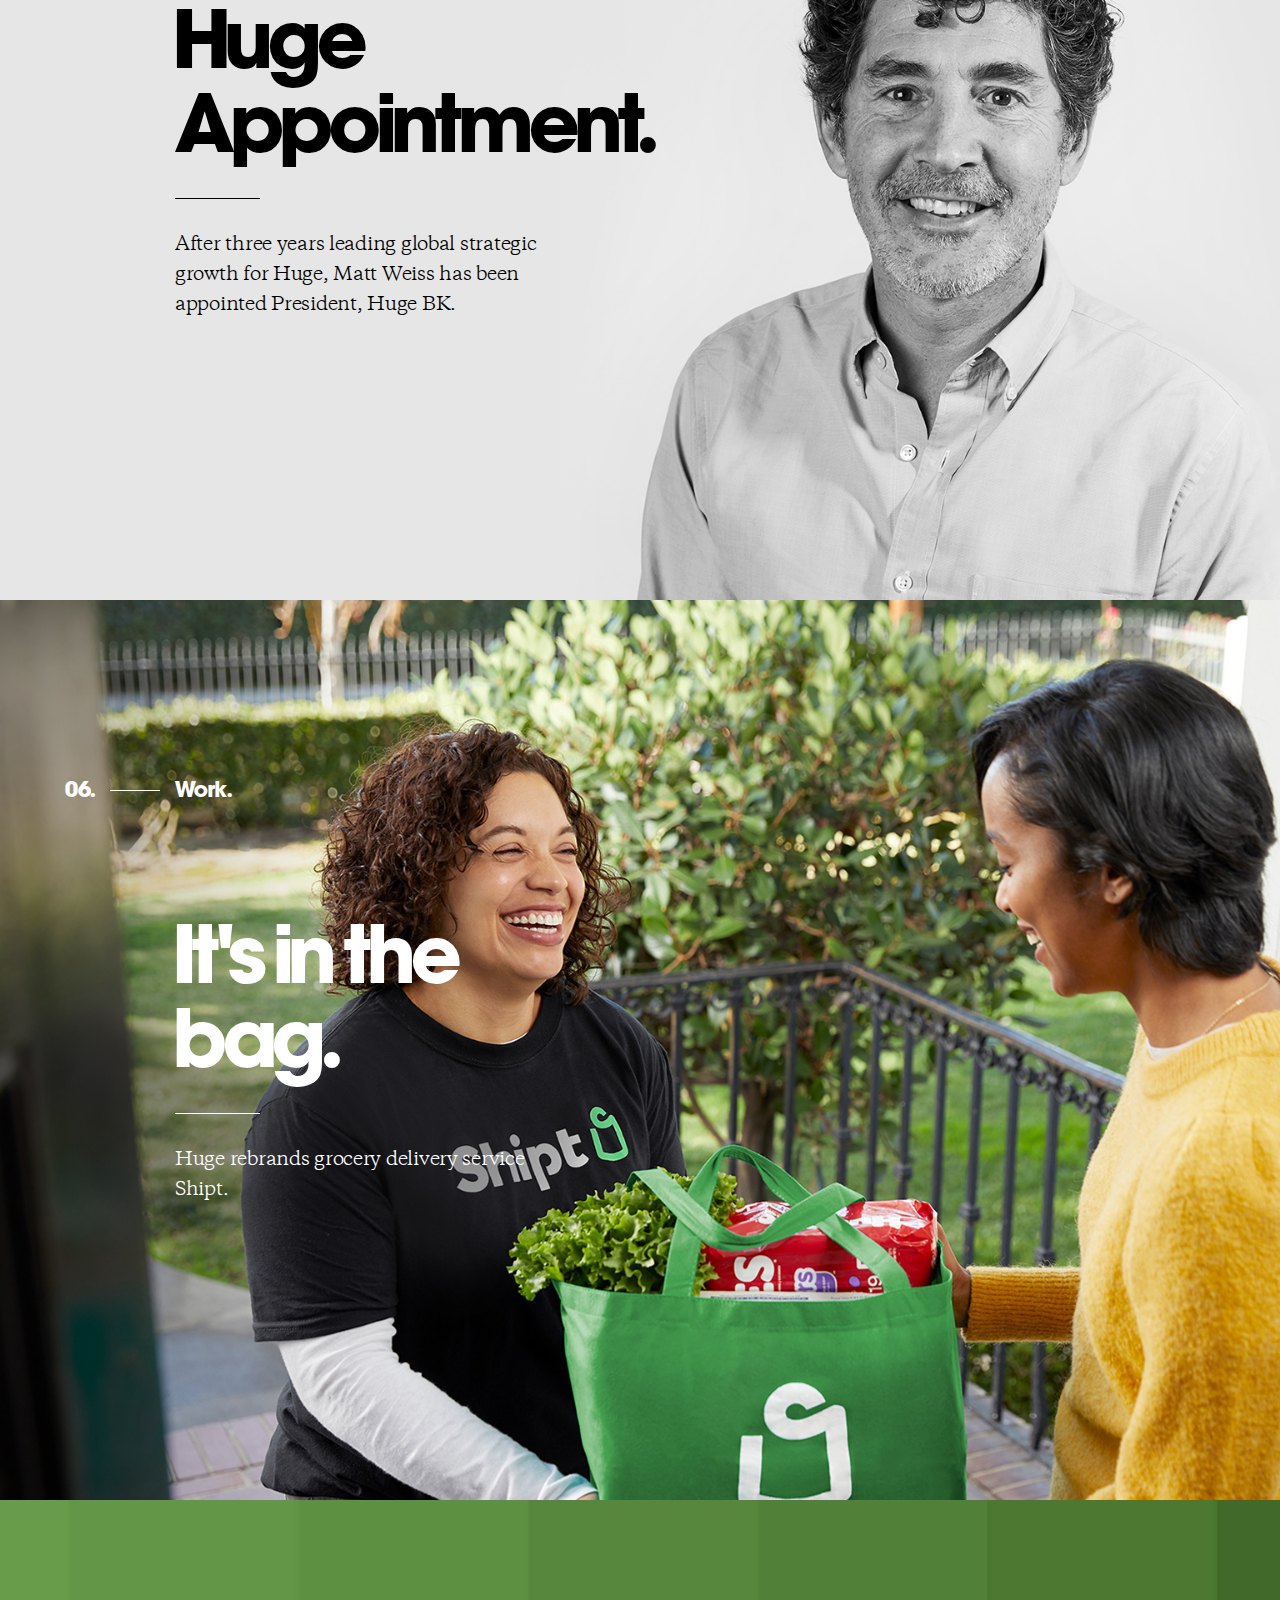
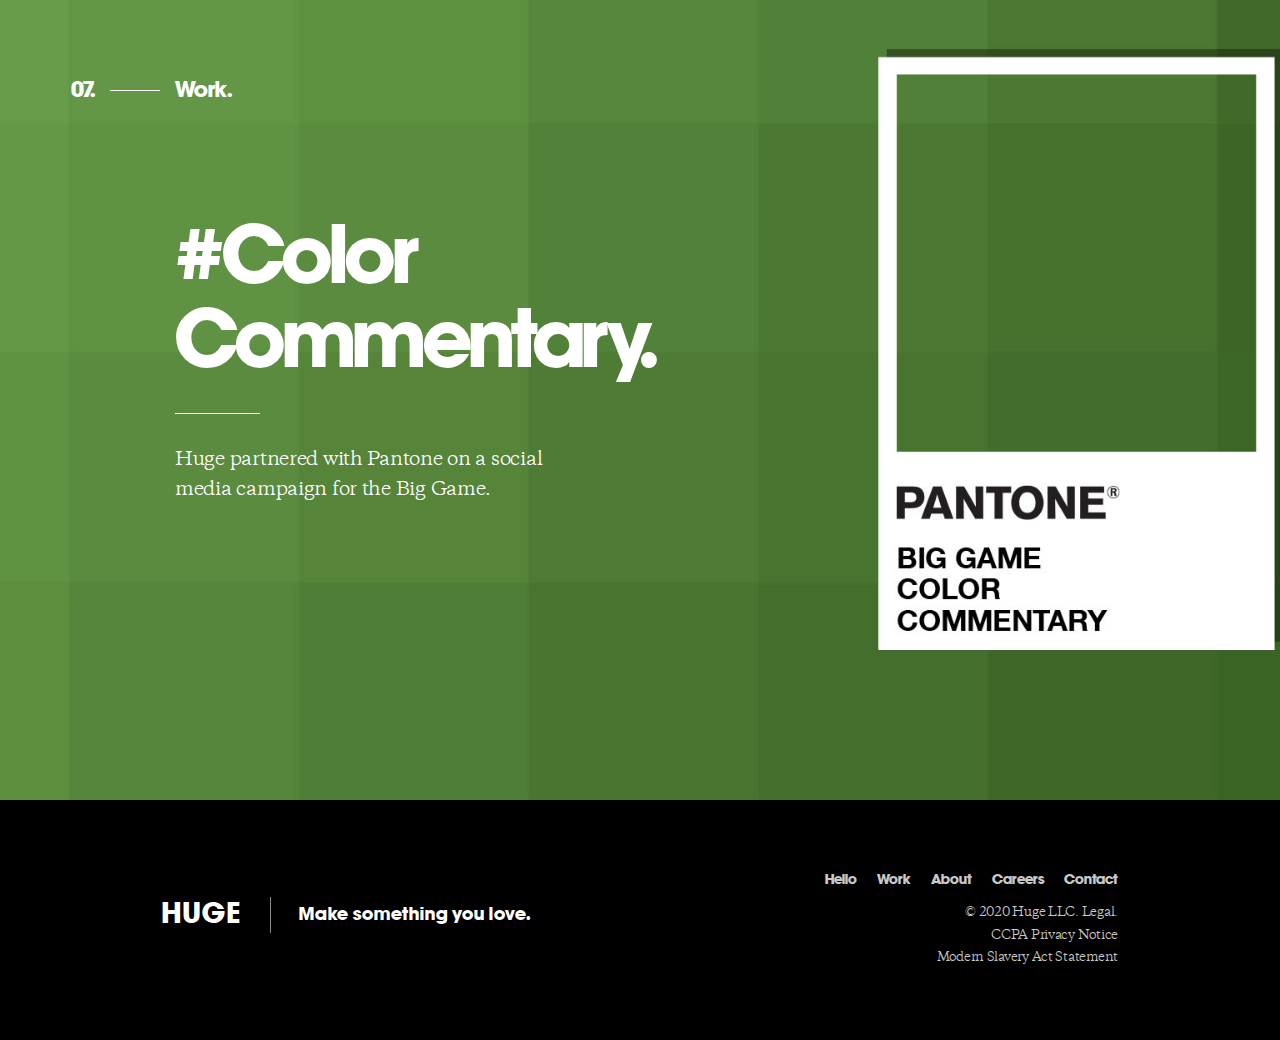
==== commit a12daf49: "Add files via upload" ====
--- a/index.html
+++ b/index.html
@@ -16,15 +16,35 @@
 <!-- 구글 웹 폰트 -->
   <link rel="stylesheet" href="https://fonts.googleapis.com/css?family=Nanum+Myeongjo&display=swap">
 
+
   <script>
 /*  변수 선언  */
     var header_state = 0;    /* 헤더 보이기 상태 */
-  
-    function LogoClick()  {
+    var border_state = 0;    /* 보더 보이는 상태 */
+
+    function borderShow()  {
+      if ( border_state == 0) {
+      document.getElementById("border_s").style = "border-top:90px solid #F4F4F4; border-right:50px solid #F4F4F4; border-left:50px solid #F4F4F4; border-bottom:50px solid #F4F4F4;";
+      border_state = 1;}
+    }
+
+    function borderHide()  {
+      if ( border_state == 1 && header_state == 0) {
+      document.getElementById("border_s").style = "border-top:0px solid #F4F4F4; border-right:0px solid #F4F4F4; border-left:0px solid #F4F4F4; border-bottom:0px solid #F4F4F4;";
+      border_state = 0;}
+    }
+
+
+    function logoClick()  {
 
      if (document.body.clientWidth > 767)
       {
        if (header_state == 0)  {
+        //border_state
+        //document.getElementById("border_s").style = "border-top:0px solid //#F4F4F4; border-right:50px solid #F4F4F4; border-left:50px solid //#F4F4F4; border-bottom:0px solid #F4F4F4;";
+        //border_state = 1;
+
+        //logo_state
         document.getElementById("home_header").style ="animation-name: header_ani_open; animation-duration: 0.3s; animation-fill-mode: forwards;";
 
         document.getElementById("main").style ="padding-top:440px;";
@@ -33,6 +53,10 @@
         document.getElementById("logo_open").style ="display: flex;";
 
         header_state = 1; /* 헤더 height: 440px 상태 기억 */
+
+        //border_state
+        document.getElementById("border_s").style = "border-top:90px solid #F4F4F4; border-right:50px solid #F4F4F4; border-left:50px solid #F4F4F4; border-bottom:0px solid #F4F4F4;";
+        
         } 
        else {
         document.getElementById("home_header").style ="animation-name: header_ani_close; animation-duration: 0.3s; animation-fill-mode: forwards;";
@@ -43,6 +67,10 @@
         document.getElementById("logo_open").style ="display: none;";
 
         header_state = 0; /* 헤더 height: 0px 상태 기억 */
+
+        //border_state
+        document.getElementById("border_s").style = "border-top:90px solid #F4F4F4; border-right:50px solid #F4F4F4; border-left:50px solid #F4F4F4; border-bottom:50px solid #F4F4F4;";
+             
         } 
       } 
 
@@ -71,9 +99,8 @@
         } 
       } 
 
-
-
     }
+ 
 
   </script> 
 </head>
@@ -86,9 +113,32 @@
 </div>  -->
 
 <!-- Home_logo 시작 -->
-<div id="logo_h" onclick="LogoClick()">H</div>
-<div id="logo_open" onclick="LogoClick()">HUGE</div>
-
+<div id="logo_h" onclick="logoClick()" onmouseover="borderShow()" onmouseout="borderHide()">H</div>
+<div id="logo_open" onclick="logoClick()">HUGE</div>
+
+<script>      
+  var preYScroll = window.pageYOffset;
+
+  window.onscroll = function() {
+     var presentYScroll = window.pageYOffset;
+
+     if (presentYScroll > preYScroll) {
+         document.getElementById("logo_h").style="top:-124px; opacity:0.5;";        
+      }         
+     else {
+        if (document.body.clientWidth >767) {
+         document.getElementById("logo_h").style="top:50px; opacity: 1;";
+        }
+          else {
+           document.getElementById("logo_h").style="top:25px; opacity: 1;";
+          }
+      }
+      preYScroll = presentYScroll;
+  };
+</script> 
+
+<!-- Home_border 시작 -->
+<a id="border_s"></a>
 
 <!-- header 시작 -->
 <header id="home_header">
--- a/css/common.css
+++ b/css/common.css
@@ -9,12 +9,12 @@
 
          
 /* 타이포그래피 */
-h1, h2, h3, h4, h5, h6, p { font-family: HugeGotic-Bold; font-weight: 400; -webkit-font-smoothing: antialiased; }
+h1, h2, h3, h4, h5, h6 { font-family: HugeGotic-Bold; font-weight: 400; -webkit-font-smoothing: antialiased; }
 
 /* <분석>
 font-size: px; line-height: px; font-weight: ; letter-spacing: px;
 
-헤더
+헤더..그냥 디브로 하면 될듯
 0 로고버튼/ 이미지- 볼드
 
 h5 메뉴명/ 36, 32, 400, normal
@@ -46,14 +46,19 @@
 h2 {font-size: 80px; line-height: 84px; letter-spacing: -2px;}
 h3 {font-family: Galaxie-Book; font-size: 56px; line-height: 70px; letter-spacing: -4px;}
 h4 {font-size: 44px; line-height: 44px;}
+
 h5 {font-size: 36px; line-height: 32px;}
 h6 {font-size: 24px; line-height: 30px;}
-
-p { font-size: 22px; line-height: 15.9999px;}
-.p1_serif {font-family: Galaxie-Book; font-size: 18px; line-height: 34px; letter-spacing: -0.27504px;}
-.p2 { font-size: 16px; line-height: 24px; font-weight: 700;}
+p { font-size: 22px; line-height: 15.9999px; }
+
+.h5_big {font-size: 36px; line-height: 32px;}
+h5 {font-size: 24px; line-height: 30px;}
+h6 { font-size: 22px; line-height: 15.9999px; }
+
+p {font-family: Galaxie-Book; font-size: 18px; line-height: 34px; letter-spacing: -0.27504px; font-weight: 400; -webkit-font-smoothing: antialiased;}
+.p2 {font-family: HugeGotic-Bold; font-size: 16px; line-height: 24px; font-weight: 700;}
 .p2_serif {font-family: Galaxie-Book; font-size: 16px; line-height: 24px; letter-spacing: -0.65008px;}
-.p3 { font-size: 14px; line-height: 20px; font-family: HugeGotic-Bold; font-weight: 400; -webkit-font-smoothing: antialiased;}
+.p3 {font-family: HugeGotic-Bold; font-size: 14px; line-height: 20px; font-family: HugeGotic-Bold; font-weight: 400; -webkit-font-smoothing: antialiased;}
 .p3_serif {font-family: Galaxie-Book; font-size: 14px; line-height: 20px; letter-spacing: -0.65008px;}
 .p4_serif {font-family: Galaxie-Book; font-size: 12px; line-height: 22.667px; letter-spacing: -0.27504px;}
 
@@ -149,26 +154,27 @@
       .footer_aside { text-align: right; color: #c8c8c8;}
 
 
-/* main_last -홈에서는 제외 */
-.main_last {width: 100%; background-image: url(../img/9.jpg); background-size: cover;}
-  .main_last > div:first-child {background-color: rgba(0,0,0,0.7); padding: 200px 0;}
-  .main_last_wrap {width: 100vw; display: flex; justify-content: start;}
-  .main_last_left {width: 18.98734%; padding-bottom: 18.98734%; margin-left: 12.65823%; margin-right: 1.25%; background-image: url(../img/magenta-hero.gif); background-size: cover;}
-
-  .main_last_right {width: 43.03797%; margin-left: 5.06329%; margin-right: 1.26582%; display: flex; flex-direction: column; justify-content: center;}
-  .main_last_right h2 {color: white;}
-  .main_last_right p {color: white;}
-
-
-
-/* hero video */
+/* main last -home 제외 나머지 */
+.main_last {width: 100%; background-image: url(../img/balancing.jpg); background-size: cover; background-position: center;}
+  .bg_color_warp {width: 100%; background-color: rgba(0,0,0,0.7); padding: 200px 0;}
+
+  .main_last_wrap {width: 100%; display: flex; justify-content: space-between; align-items: center; box-sizing: border-box; }
+   .main_last_left {width: 18.98734%; height: 18.98734vw; display: block; margin-left: 13.1%; padding-bottom: 18.98734%; padding-left: 12.65823%; margin-right: 1.25%; background-image: url(../img/magenta-hero.gif); background-size: cover; background-position: center; background-repeat: no-repeat;}
+   .main_last_right {width: 43.03797%; margin-left: 5.06329%; margin-right: 16%; display: flex; flex-direction: column; justify-content: center;}
+
+
+/* hero video - Work,Careers */
 .hero_video {width: 100%; height: 80vh; display: flex; justify-content: center; align-items: center; position: relative;}
-.hero_video video {min-width: 100vw; min-height: 80vh; border: none; right: 0; bottom: 0; position: absolute; background-size: cover;}
-
-
-/* hero img */
+ .hero_video video {min-width: 100vw; min-height: 80vh; border: none; right: 0; bottom: 0; position: absolute; background-size: cover;}
+ .hero_video_button {width: 74px; height: 74px; background-color: rgba(234, 23, 140, 0.6); color: white; font-size: 24px; text-align: center; line-height: 74px; z-index: 100; position: absolute; top: calc(50% - 37px); left: calc(50% - 37px);}
+
+.hero_video {width: 100%; height: 80vh; display:block; overflow: hidden; padding: 140px 0 60px;  position: relative; }
+ .hero_video video {min-width: 100%; min-height: 100%; width: auto; height: auto; position: absolute; top: 50%; left: 50%; transform: translate(-50%, -50%);}
+
+ 
+/* hero img - About.Contact */
 .hero_img {width: 100%; height: 80vh; background-size: cover; background-position: center; padding: 140px 0 60px;}
-
+ .hero_title {width: 74.68354%; height: calc(80vh - 200px); display: flex; align-items: flex-end; margin: 0 auto;}
 
 
 /*/// 미디어쿼리 ///*/
@@ -183,7 +189,15 @@
   .home_footer_content_wrap { flex-direction: column; align-items: flex-start; height: 150px;  padding: 0; }
   .footer_content_left > div {padding-right: 22px; margin-right: 22px; }
   .footer_aside {text-align: left; }
+
+  /* main last  */
+  .main_last_right h2 {font-size: 72px; line-height: 75.0002px;}
+
+  /* hero img */
+  .hero_title {font-size: 104px; line-height: 91px;}
   } 
+
+
 
 @media screen and (max-width: 767px) {
  /* Home_logo */ 
@@ -207,7 +221,21 @@
   .footer_content_left > div {font-size: 25px; line-height: 34px;  padding-right: 20px; margin-right: 20px; letter-spacing: 2px; }
       .footer_content_left > p { font-size: 15px; line-height: 24px; letter-spacing: 0.5px;}
       .footer_content_right a {margin-right: 12px;}
-  
+
+  /* main last  */
+  .bg_color_warp { padding: 80px 0;}
+.main_last_wrap {flex-direction: column; align-items: flex-start;}
+.main_last_left {width: 35.89744%; height: 35.89744vw; margin-right: 2.5641%; margin-left: 12.82051%;}
+.main_last_right {width: 74.35897%; margin-right: 2.5641%; margin-left: 12.82051%; margin-top: 50px;}
+.main_last_right h2 {font-size: 40px; line-height: 44px; letter-spacing: -1px;}
+
+/* hero video */
+.hero_video {height: 70vh;}
+.hero_video_button {width: 62px; height: 62px; font-size: 20px; line-height: 62px; }
+
+/* hero img */
+.hero_img {height: 70vh;}
+ .hero_title {height: calc(70vh - 200px); font-size: 60px; line-height: 61.9px;}
  
   } 
 
--- a/css/home.css
+++ b/css/home.css
@@ -13,25 +13,26 @@
 
       
 /* Home_section  */
-.home_section_wrap {width:100%; height:100vh; box-sizing: border-box; display: flex; background-size: cover; background-position: center; word-break: keep all;}
+.home_section_wrap {width:100%; height:100vh; box-sizing: border-box; display: flex; background-size: cover; background-position: center; word-break: keep-all;}
 
   .home_section_index {width:12.5%; height: 100vh; padding-top: 20vh; box-sizing: border-box;}
     .home_section_index_wrap { display: flex; justify-content: flex-end; padding-left: 40px;}
-      .home_section_index_wrap p { line-height: 22px;  margin-right: 15px;}
+      .home_section_index_wrap h6 { line-height: 22px;  margin-right: 15px;}
       .index_line { border-bottom: 1px solid; width: 42%; height: 11px;}
       .index_title_m {line-height: 22px; font-weight: 100; display: none; }
 
   .home_section_content {width:75%; height: 100vh; padding: 20vh 0; box-sizing: border-box; padding-left:15px;}
     .home_section_content_wrap {width: 100%; height: 60vh;}
-      .index_title {line-height: 22px; font-weight: 100;  }
+      .index_title {line-height: 22px; font-weight: 100; }
 
       .home_section_content_subwrap {width: 45%; height:calc(100% - 22px);  display: flex; flex-direction: column; justify-content: center;}
-       .home_section_content_subwrap div {border-top: 1px solid; width: 20%; height: 11px; margin: 30px 0 20px;}
-       .home_section_content_subwrap p {line-height: 30px; width: 88%;}
+       .home_section_content_subwrap div {border-top: 1px solid; width: 20%; height: 11px; margin: 26px 0 20px;}
+       .home_section_content_subwrap p {line-height: 30px; width: 89%;}
 
    .home_section_detail {width:12.5%; height: 100vh;}
 
   .home_section_content_subwrap span {white-space: nowrap;}
+  #home_02 h2 {line-height: 78px;}
 
 
 .bg_img_01 {background-image: url(../img/hugeinc.png);}
@@ -48,7 +49,7 @@
 /*/// 미디어쿼리 ///*/
 @media screen and (max-width: 999px) {
   /* Home_section */ 
-  .home_section_index_wrap p { font-size: 16px;  margin-right: 15px; }
+  .home_section_index_wrap h6 { font-size: 16px;  margin-right: 15px; }
   .index_title {font-size: 16px; }
 
   .home_section_content_subwrap h2 {font-size: 72px;}
@@ -65,14 +66,14 @@
 
    .home_section_index { width: 100%; height: 21vh; padding-top: 17vh;}
     .home_section_index_wrap { display: flex; justify-content: flex-start; padding-left: 50px;}
-     .home_section_index_wrap p { font-size: 14px; margin-right: 8px;}
+     .home_section_index_wrap h6 { font-size: 14px; margin-right: 8px;}
      .index_line {width: 8%; margin-right: 10px;}
      .index_title_m { display: block; font-size: 14px;}
        
     .home_section_content {width:100%; height: auto; padding: 20px 50px 10px; }
      .home_section_content_subwrap {width: 80%; height:auto; justify-content: flex-start; }
       .index_title {display: none;}
-      .home_section_content_subwrap h2 {font-size: 40px; line-height: 46px; letter-spacing: -1px;}
+      .home_section_content_subwrap h2, #home_02 h2 {font-size: 40px; line-height: 46px; letter-spacing: -1px;}
       .home_section_content_subwrap div {margin: 12px 0 2px; width: 25%;}
       .home_section_content_subwrap p { width: 98%;}  
 
@@ -92,7 +93,7 @@
 /* 반응형 미디어쿼리 */
 //텍스트위계 정리 >> 뼈대 다 바꿈 >>css수정
 360px고려할것
-0. word-break: keep all; / white-space: nowrap; 
+0. word-break: keep-all; / white-space: nowrap; 
 0.로고 클릭시 huge로 변화
 
 Bp 999 
